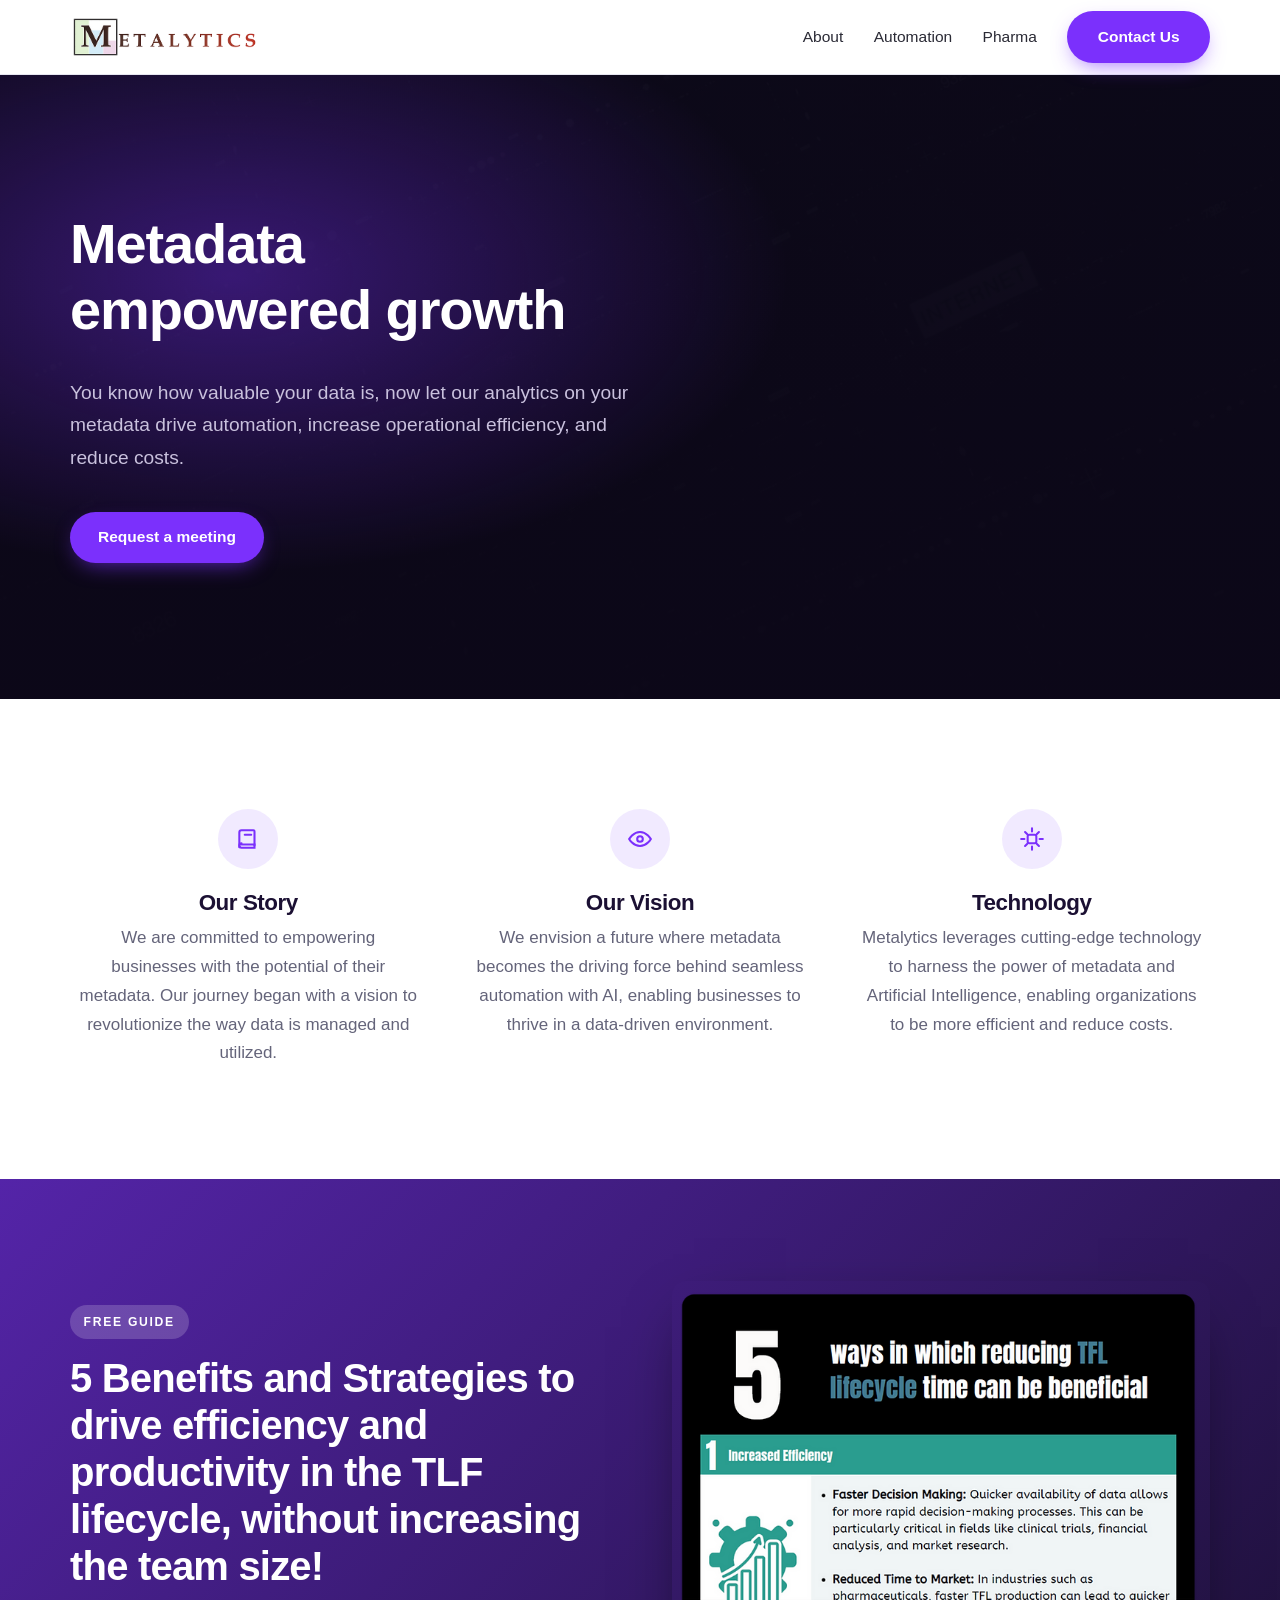
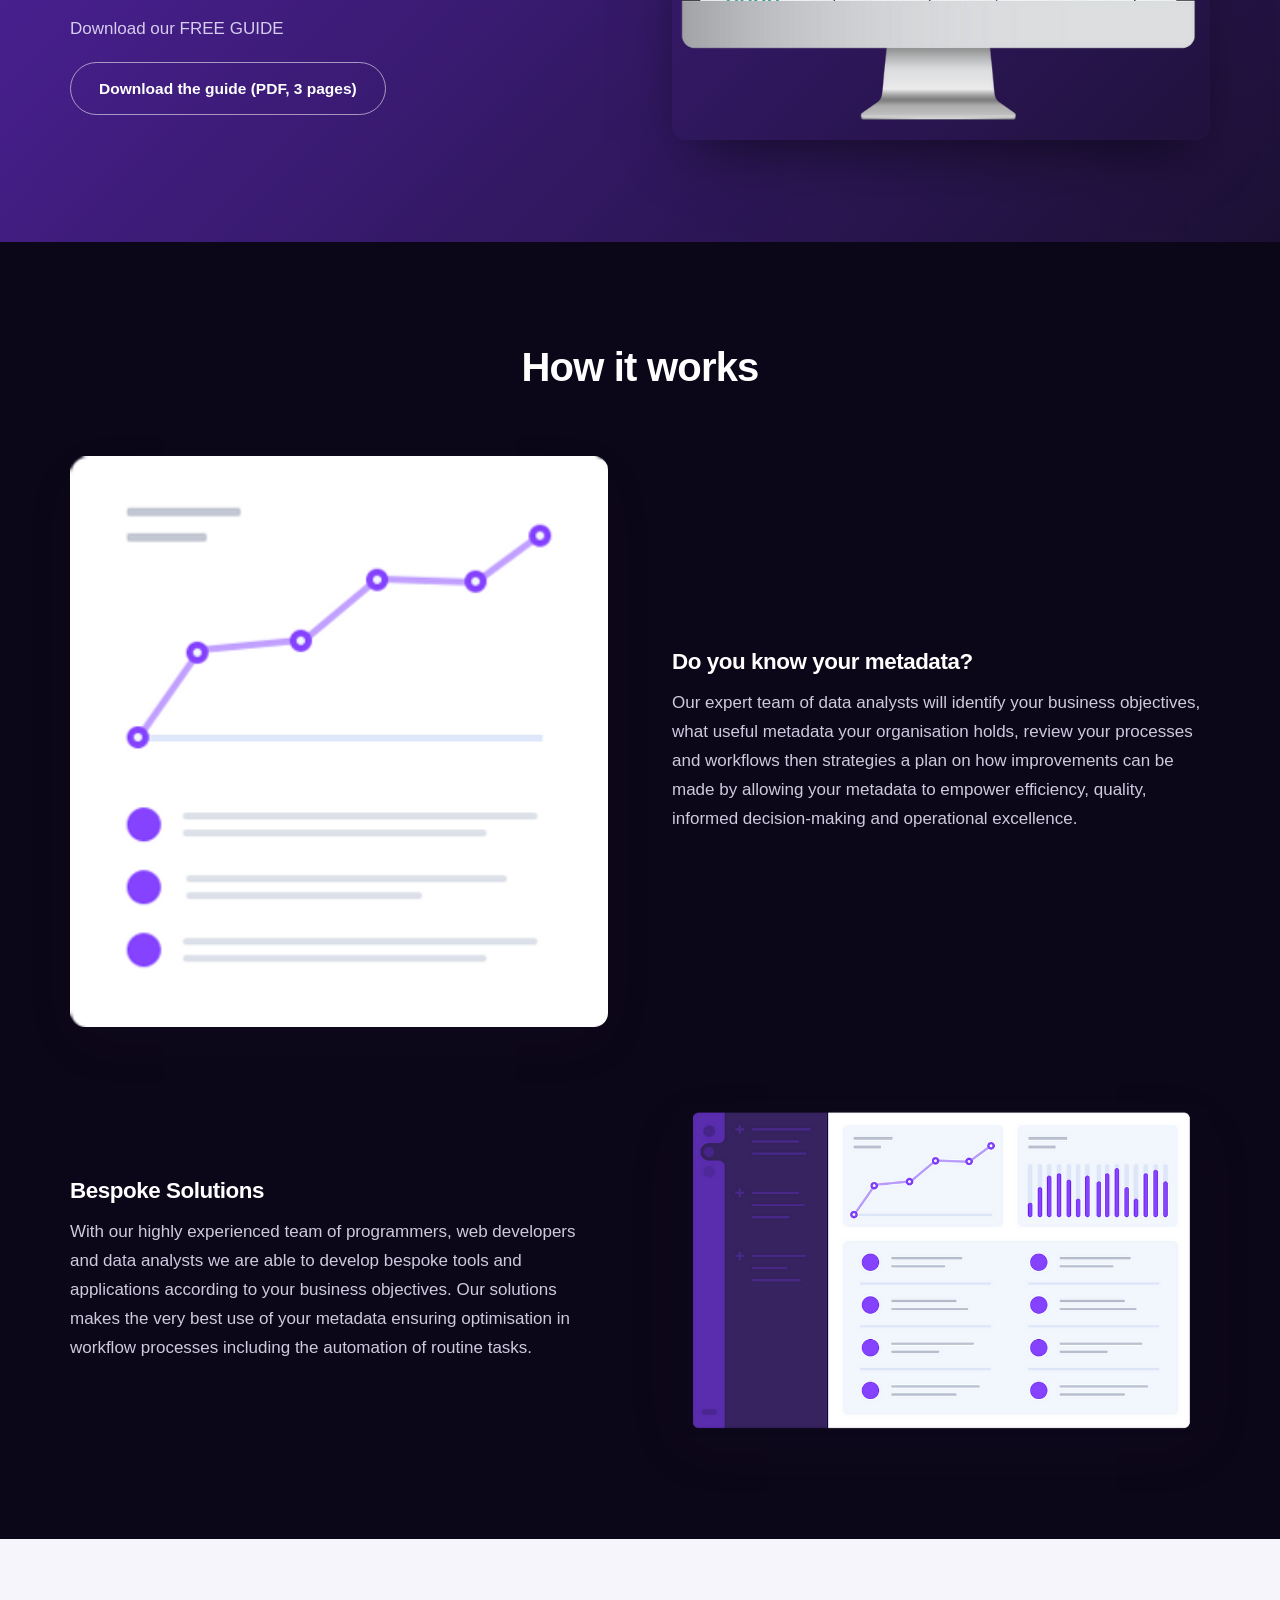
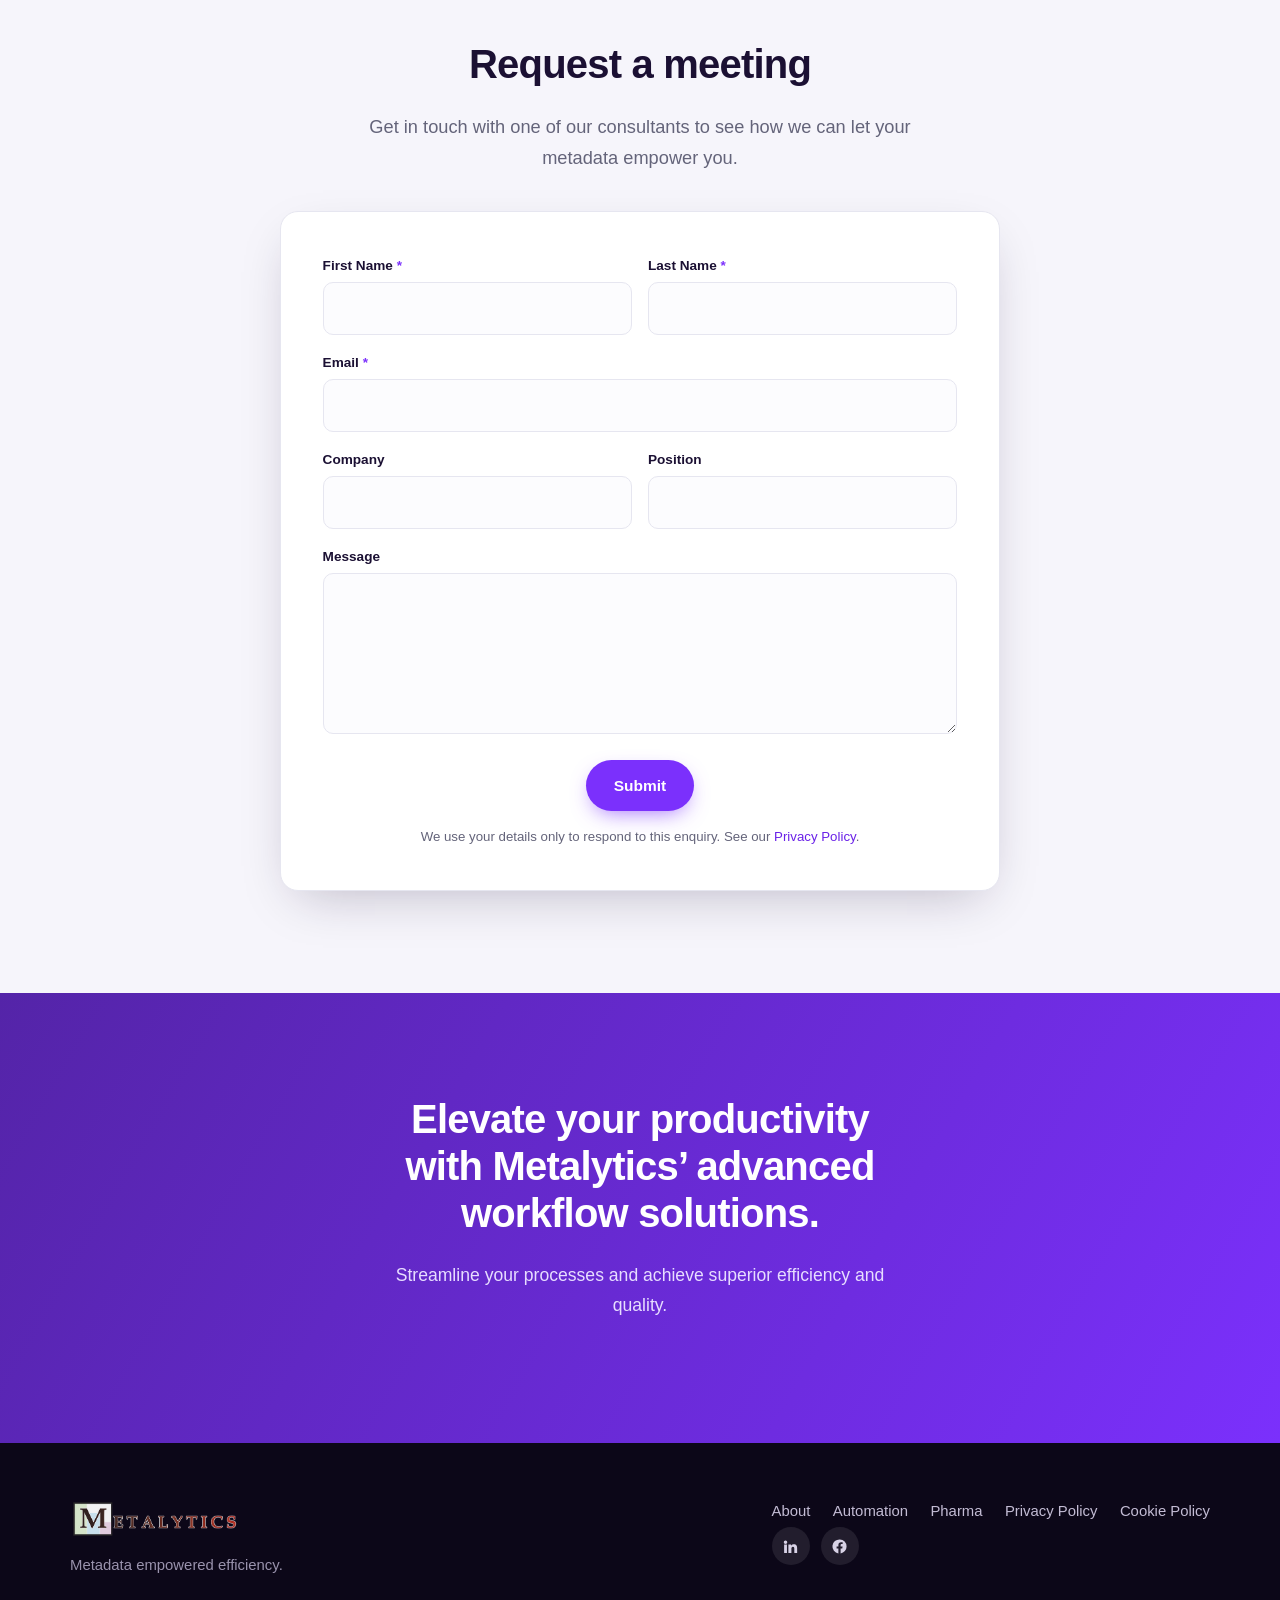
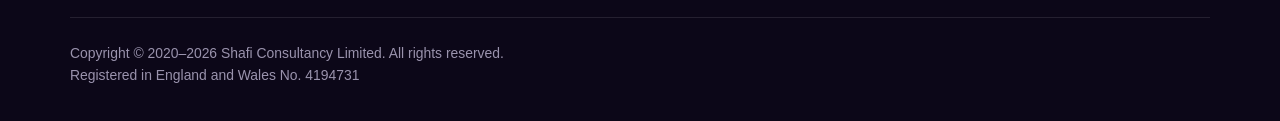
==== index.html @ ebe64b1e "Host the TLF lifecycle guide on the site The homepage Download button pointed at the PDF on the Wix " ====
<!DOCTYPE html>
<html lang="en-GB">
<head>
<meta charset="utf-8">
<meta name="viewport" content="width=device-width, initial-scale=1">
<title>Metalytics | Analytics</title>
<meta name="description" content="Metalytics uses analytics on your metadata to drive automation, increase operational efficiency and reduce costs.">
<link rel="canonical" href="https://www.metalytics.co.uk/">
<meta property="og:title" content="Metalytics | Analytics">
<meta property="og:description" content="Metalytics uses analytics on your metadata to drive automation, increase operational efficiency and reduce costs.">
<meta property="og:type" content="website">
<meta property="og:url" content="https://www.metalytics.co.uk/">
<meta property="og:site_name" content="Metalytics">
<meta name="twitter:card" content="summary_large_image">
<link rel="icon" href="/assets/img/favicon.png" type="image/png">
<link rel="apple-touch-icon" href="/assets/img/favicon.png">
<meta name="theme-color" content="#0c0718">
<link rel="preload" as="image" href="/assets/img/hero-circuit.jpg">
<link rel="stylesheet" href="/assets/css/site.css">
</head>
<body>
<a class="skip" href="#main">Skip to content</a>
<header class="site-header">
  <div class="wrap">
    <a class="brand" href="/"><img src="/assets/img/logo.png" alt="Metalytics" width="513" height="120"></a>
    <button class="nav-toggle" type="button" aria-expanded="false" aria-controls="primary-nav" aria-label="Menu">
      <svg width="26" height="26" viewBox="0 0 24 24" fill="none" stroke="currentColor" stroke-width="2" stroke-linecap="round"><path d="M3 6h18M3 12h18M3 18h18"/></svg>
    </button>
    <nav class="nav" id="primary-nav" aria-label="Main">
      <a href="/#about">About</a>
      <a href="/automation">Automation</a>
      <a href="/pharma">Pharma</a>
      <a class="btn btn--primary" href="#contact">Contact Us</a>
    </nav>
  </div>
</header>
<main id="main">

<section class="hero">
  <div class="wrap">
    <h1>Metadata empowered growth</h1>
    <p>You know how valuable your data is, now let our analytics on your metadata drive automation, increase operational efficiency, and reduce costs.</p>
    <a class="btn btn--primary" href="#contact">Request a meeting</a>
  </div>
</section>

<section class="section" id="about">
  <div class="wrap">
    <div class="grid grid--3">
      <div class="pillar"><div class="glyph"><svg width="26" height="26" viewBox="0 0 24 24" fill="none" stroke="currentColor" stroke-width="1.9" stroke-linecap="round"><path d="M4 19.5V6a2 2 0 0 1 2-2h11a1 1 0 0 1 1 1v13"/><path d="M6 17h12v3H6a2 2 0 0 1 0-4"/><path d="M9 8h6"/></svg></div><h3>Our Story</h3><p>We are committed to empowering businesses with the potential of their metadata. Our journey began with a vision to revolutionize the way data is managed and utilized.</p></div>
      <div class="pillar"><div class="glyph"><svg width="26" height="26" viewBox="0 0 24 24" fill="none" stroke="currentColor" stroke-width="1.9" stroke-linecap="round"><path d="M2 12s3.6-6.5 10-6.5S22 12 22 12s-3.6 6.5-10 6.5S2 12 2 12Z"/><circle cx="12" cy="12" r="2.6"/></svg></div><h3>Our Vision</h3><p>We envision a future where metadata becomes the driving force behind seamless automation with AI, enabling businesses to thrive in a data-driven environment.</p></div>
      <div class="pillar"><div class="glyph"><svg width="26" height="26" viewBox="0 0 24 24" fill="none" stroke="currentColor" stroke-width="1.9" stroke-linecap="round" stroke-linejoin="round"><rect x="8" y="8" width="8" height="8" rx="1.6"/><path d="M12 2v3M12 19v3M2 12h3M19 12h3M5.6 5.6l2.1 2.1M16.3 16.3l2.1 2.1M18.4 5.6l-2.1 2.1M7.7 16.3l-2.1 2.1"/></svg></div><h3>Technology</h3><p>Metalytics leverages cutting-edge technology to harness the power of metadata and Artificial Intelligence, enabling organizations to be more efficient and reduce costs.</p></div>
    </div>
  </div>
</section>

<section class="section guide">
  <div class="wrap">
    <div class="split">
      <div>
        <span class="eyebrow">Free guide</span>
        <h2>5 Benefits and Strategies to drive efficiency and productivity in the TLF lifecycle, without increasing the team size!</h2>
        <p>Download our FREE GUIDE</p>
        <a class="btn btn--ghost" href="/assets/docs/metalytics-tlf-lifecycle-guide.pdf" download>Download the guide (PDF, 3 pages)</a>
      </div>
      <div class="split__media"><img src="/assets/img/tlf-guide.png" alt="Preview of the TLF Process Guide" width="900" height="600" loading="lazy"></div>
    </div>
  </div>
</section>

<section class="section section--dark" id="how-it-works">
  <div class="wrap">
    <div class="center" style="margin-bottom:clamp(2.5rem,5vw,4rem)"><h2>How it works</h2></div>
    <div class="split">
      <div class="split__media"><img src="/assets/img/art-trend.png" alt="" width="800" height="600" loading="lazy"></div>
      <div>
        <h3>Do you know your metadata?</h3>
        <p>Our expert team of data analysts will identify your business objectives, what useful metadata your organisation holds, review your processes and workflows then strategies a plan on how improvements can be made by allowing your metadata to empower efficiency, quality, informed decision-making and operational excellence.</p>
      </div>
    </div>
    <div class="split split--flip">
      <div class="split__media"><img src="/assets/img/art-dashboard.png" alt="" width="800" height="600" loading="lazy"></div>
      <div>
        <h3>Bespoke Solutions</h3>
        <p>With our highly experienced team of programmers, web developers and data analysts we are able to develop bespoke tools and applications according to your business objectives. Our solutions makes the very best use of your metadata ensuring optimisation in workflow processes including the automation of routine tasks.</p>
      </div>
    </div>
  </div>
</section>

<section class="section section--soft" id="contact">
  <div class="wrap center">
    <h2>Request a meeting</h2>
    <p class="lede" style="margin-bottom:2.3rem">Get in touch with one of our consultants to see how we can let your metadata empower you.</p>
    <form class="form-card" action="/contact.php" method="post" data-ajax>
      <p class="form-msg" role="status" aria-live="polite"></p>
      <input type="hidden" name="form_name" value="meeting">
      <div class="hp" aria-hidden="true"><label>Leave this field empty<input type="text" name="website" tabindex="-1" autocomplete="off"></label></div>
      <div class="field-row">
        <div class="field"><label for="meeting-fn">First Name <span class="req">*</span></label><input id="meeting-fn" name="first_name" type="text" autocomplete="given-name" required></div>
        <div class="field"><label for="meeting-ln">Last Name <span class="req">*</span></label><input id="meeting-ln" name="last_name" type="text" autocomplete="family-name" required></div>
      </div>
      <div class="field"><label for="meeting-em">Email <span class="req">*</span></label><input id="meeting-em" name="email" type="email" autocomplete="email" required></div>
      <div class="field-row">
        <div class="field"><label for="meeting-co">Company</label><input id="meeting-co" name="company" type="text" autocomplete="organization"></div>
        <div class="field"><label for="meeting-po">Position</label><input id="meeting-po" name="position" type="text" autocomplete="organization-title"></div>
      </div>
      <div class="field"><label for="meeting-ms">Message</label><textarea id="meeting-ms" name="message" rows="5"></textarea></div>
      <div class="form-actions"><button class="btn btn--primary" type="submit">Submit</button></div>
      <p class="form-note">We use your details only to respond to this enquiry. See our <a href="/privacy-policy">Privacy Policy</a>.</p>
    </form>
  </div>
</section>
<section class="section closer">
  <div class="wrap">
    <h2>Elevate your productivity with Metalytics&rsquo; advanced workflow solutions.</h2>
    <p>Streamline your processes and achieve superior efficiency and quality.</p>
  </div>
</section>
</main>
<footer class="site-footer">
  <div class="wrap">
    <div class="footer-top">
      <div>
        <img src="/assets/img/logo.png" alt="Metalytics" width="513" height="120">
        <p style="margin:0;max-width:34ch">Metadata empowered efficiency.</p>
      </div>
      <div>
        <ul class="footer-links">
          <li><a href="/#about">About</a></li>
          <li><a href="/automation">Automation</a></li>
          <li><a href="/pharma">Pharma</a></li>
          <li><a href="/privacy-policy">Privacy Policy</a></li>
          <li><a href="/cookie-policy">Cookie Policy</a></li>
        </ul>
        <div class="social">
          <a href="https://www.linkedin.com/company/metalytics" aria-label="Metalytics on LinkedIn" rel="noopener"><svg width="17" height="17" viewBox="0 0 24 24" fill="currentColor" aria-hidden="true"><path d="M4.98 3.5a2.5 2.5 0 1 1 0 5 2.5 2.5 0 0 1 0-5ZM3 9h4v12H3zM9 9h3.8v1.7h.05c.53-.95 1.83-1.95 3.76-1.95 4.02 0 4.76 2.5 4.76 5.76V21h-4v-5.6c0-1.34-.03-3.06-1.9-3.06-1.9 0-2.19 1.45-2.19 2.96V21H9z"/></svg></a>
          <a href="https://www.facebook.com/metalytics.application" aria-label="Metalytics on Facebook" rel="noopener"><svg width="17" height="17" viewBox="0 0 24 24" fill="currentColor" aria-hidden="true"><path d="M22 12a10 10 0 1 0-11.56 9.88v-6.99H7.9V12h2.54V9.8c0-2.5 1.49-3.89 3.77-3.89 1.1 0 2.24.2 2.24.2v2.46h-1.26c-1.24 0-1.63.77-1.63 1.56V12h2.78l-.45 2.89h-2.33v6.99A10 10 0 0 0 22 12Z"/></svg></a>
        </div>
      </div>
    </div>
    <div class="footer-bottom">
      Copyright &copy; 2020&ndash;<span data-year>2026</span> Shafi Consultancy Limited. All rights reserved.<br>
      Registered in England and Wales No. 4194731
    </div>
  </div>
</footer>
<script src="/assets/js/site.js" defer></script>
</body>
</html>
---- assets/css/site.css ----
/* Metalytics — site styles
   Rebuilt from the Wix original, Nov 2026. No external dependencies. */

:root{
  --violet:#7b30fc;
  --violet-600:#6a21e8;
  --violet-deep:#5424a8;
  --ink:#1b1033;
  --ink-900:#0c0718;
  --text:#2a2a35;
  --muted:#64647a;
  --line:#e6e6f0;
  --bg-soft:#f6f5fb;
  --white:#fff;
  --radius:14px;
  --shadow:0 18px 50px -18px rgba(27,16,51,.28);
  --font:-apple-system,BlinkMacSystemFont,"Segoe UI",Roboto,"Helvetica Neue",Arial,"Noto Sans",sans-serif;
  --wrap:1140px;
}

*,*::before,*::after{box-sizing:border-box}
html{-webkit-text-size-adjust:100%;scroll-behavior:smooth}
body{
  margin:0;font-family:var(--font);color:var(--text);background:var(--white);
  font-size:17px;line-height:1.7;-webkit-font-smoothing:antialiased;
}
img{max-width:100%;height:auto;display:block}
a{color:var(--violet-600);text-decoration:none}
a:hover{text-decoration:underline}
h1,h2,h3,h4{margin:0 0 .6em;line-height:1.18;color:var(--ink);font-weight:700;letter-spacing:-.02em}
h1{font-size:clamp(2.1rem,5.2vw,3.5rem)}
h2{font-size:clamp(1.65rem,3.6vw,2.5rem)}
h3{font-size:clamp(1.15rem,2vw,1.4rem)}
p{margin:0 0 1.1em}
.wrap{width:min(100% - 2.5rem,var(--wrap));margin-inline:auto}
.section{padding:clamp(3.5rem,8vw,6.5rem) 0}
.section--soft{background:var(--bg-soft)}
.section--dark{background:var(--ink-900);color:#cfc9dd}
.section--dark h2,.section--dark h3{color:#fff}
.center{text-align:center}
.lede{font-size:1.14rem;color:var(--muted);max-width:60ch}
.center .lede{margin-inline:auto}
.section--dark .lede{color:#a79fbd}

/* ---------- skip link + focus ---------- */
.skip{position:absolute;left:-9999px;top:0;background:var(--violet);color:#fff;padding:.7rem 1.1rem;z-index:200}
.skip:focus{left:.5rem;top:.5rem}
:focus-visible{outline:3px solid var(--violet);outline-offset:2px;border-radius:4px}

/* ---------- header ---------- */
.site-header{
  position:sticky;top:0;z-index:100;background:rgba(255,255,255,.94);
  backdrop-filter:saturate(140%) blur(10px);border-bottom:1px solid var(--line);
}
.site-header .wrap{display:flex;align-items:center;gap:1.5rem;min-height:74px}
.brand{display:flex;align-items:center;flex:0 1 auto;min-width:0}
.brand img{width:190px}
.nav{margin-left:auto;display:flex;align-items:center;gap:1.9rem;flex:0 0 auto}
.nav a{color:var(--text);font-size:.97rem;font-weight:500;text-decoration:none;position:relative;padding:.3rem 0}
.nav a:hover{color:var(--violet-600)}
.nav a[aria-current="page"]{color:var(--violet-600)}
/* the .nav a rules above are more specific than .btn — restore the button */
.nav .btn{padding:.8rem 1.9rem;color:#fff;font-weight:600}
.nav .btn:hover,.nav .btn:focus{color:#fff;text-decoration:none}
.nav a[aria-current="page"]::after{
  content:"";position:absolute;left:0;right:0;bottom:-2px;height:2px;background:var(--violet);border-radius:2px;
}
.nav-toggle{display:none;margin-left:auto;background:none;border:0;padding:.55rem;cursor:pointer;color:var(--ink)}
.nav-toggle svg{display:block}

/* ---------- buttons ---------- */
.btn{
  display:inline-block;border:0;cursor:pointer;font:inherit;font-weight:600;font-size:.97rem;
  white-space:nowrap;flex:0 0 auto;
  padding:.78rem 1.75rem;border-radius:999px;text-decoration:none;text-align:center;
  transition:transform .15s ease,box-shadow .15s ease,background-color .15s ease;
}
.btn:hover{text-decoration:none;transform:translateY(-1px)}
.btn--primary{background:var(--violet);color:#fff;box-shadow:0 8px 22px -8px rgba(123,48,252,.75)}
.btn--primary:hover{background:var(--violet-600);color:#fff}
.btn--ghost{background:transparent;color:#fff;border:1.5px solid rgba(255,255,255,.55)}
.btn--ghost:hover{background:rgba(255,255,255,.12);color:#fff}
.btn--dark{background:var(--ink);color:#fff}
.btn--dark:hover{background:#2a1a4d;color:#fff}

/* ---------- hero ---------- */
.hero{position:relative;background:var(--ink-900);color:#fff;overflow:hidden;isolation:isolate}
.hero::before{
  content:"";position:absolute;inset:0;z-index:-2;
  background:url("../img/hero-circuit.jpg") center/cover no-repeat;opacity:.5;
}
.hero::after{
  content:"";position:absolute;inset:0;z-index:-1;
  background:radial-gradient(900px 480px at 18% 32%,rgba(123,48,252,.4),transparent 62%),
             linear-gradient(180deg,rgba(12,7,24,.78),rgba(12,7,24,.95));
}
.hero .wrap{padding:clamp(4.5rem,11vw,8.5rem) 0}
.hero h1{color:#fff;max-width:17ch}
.hero p{font-size:1.2rem;color:#c9c1dd;max-width:56ch}
.hero .btn{margin-top:1rem}
.hero--inner .wrap{padding:clamp(3.5rem,8vw,6rem) 0}
.hero--inner h1{max-width:22ch}

/* ---------- generic grids ---------- */
.grid{display:grid;gap:2.2rem}
.grid--3{grid-template-columns:repeat(auto-fit,minmax(255px,1fr))}
.grid--2{grid-template-columns:repeat(auto-fit,minmax(300px,1fr))}
.pillar{text-align:center;padding:.5rem}
.pillar .glyph{
  width:60px;height:60px;margin:0 auto 1.3rem;display:grid;place-items:center;
  border-radius:50%;background:rgba(123,48,252,.1);color:var(--violet);
}
.section--dark .pillar .glyph{background:rgba(123,48,252,.2)}
.pillar h3{margin-bottom:.45rem}
.pillar p{color:var(--muted);margin:0}
.section--dark .pillar p{color:#a79fbd}

/* ---------- split rows ---------- */
.split{display:grid;grid-template-columns:1fr 1fr;gap:clamp(2rem,5vw,4.5rem);align-items:center}
.split + .split{margin-top:clamp(3rem,6vw,5rem)}
.split__media img{border-radius:var(--radius);box-shadow:var(--shadow)}
.split--flip .split__media{order:2}
.split p:last-child{margin-bottom:0}

/* ---------- guide band ---------- */
.guide{background:linear-gradient(135deg,var(--violet-deep),var(--ink));color:#fff}
.guide h2{color:#fff}
.guide p{color:#d6cdf0}
.guide .split__media img{box-shadow:0 24px 60px -22px rgba(0,0,0,.65)}
.eyebrow{
  display:inline-block;font-size:.76rem;font-weight:700;letter-spacing:.14em;text-transform:uppercase;
  color:var(--violet);background:rgba(123,48,252,.12);padding:.4rem .85rem;border-radius:999px;margin-bottom:1rem;
}
.guide .eyebrow{color:#fff;background:rgba(255,255,255,.18)}
.section--dark .eyebrow{background:rgba(123,48,252,.22)}

/* ---------- benefit list ---------- */
.benefits{list-style:none;margin:0;padding:0;display:grid;gap:1rem}
.benefits li{position:relative;padding-left:2.4rem;color:var(--muted)}
.benefits li::before{
  content:"";position:absolute;left:0;top:.42em;width:18px;height:18px;border-radius:50%;
  background:var(--violet) url("data:image/svg+xml,%3Csvg xmlns='http://www.w3.org/2000/svg' viewBox='0 0 24 24' fill='none' stroke='white' stroke-width='3.4' stroke-linecap='round' stroke-linejoin='round'%3E%3Cpolyline points='20 6 9 17 4 12'/%3E%3C/svg%3E") center/11px no-repeat;
}
.section--dark .benefits li{color:#b9b1cc}

/* ---------- feature cards ---------- */
.cards{display:grid;gap:1.6rem;grid-template-columns:repeat(auto-fit,minmax(290px,1fr))}
.card{
  background:#fff;border:1px solid var(--line);border-radius:var(--radius);overflow:hidden;
  transition:transform .18s ease,box-shadow .18s ease;
}
.card:hover{transform:translateY(-3px);box-shadow:var(--shadow)}
.card img{border-bottom:1px solid var(--line);width:100%}
.card__body{padding:1.1rem 1.25rem 1.35rem}
.card__body p{margin:0;font-size:.97rem;color:var(--muted)}

/* ---------- form ---------- */
.form-card{
  background:#fff;border:1px solid var(--line);border-radius:18px;padding:clamp(1.6rem,4vw,2.6rem);
  box-shadow:var(--shadow);max-width:720px;margin-inline:auto;
}
.field-row{display:grid;grid-template-columns:1fr 1fr;gap:1rem}
.field{margin-bottom:1rem;text-align:left}
.field label{display:block;font-size:.85rem;font-weight:600;color:var(--ink);margin-bottom:.35rem}
.field input,.field textarea{
  width:100%;font:inherit;font-size:1rem;color:var(--text);padding:.72rem .9rem;
  border:1.5px solid var(--line);border-radius:10px;background:#fcfcfe;transition:border-color .15s,box-shadow .15s;
}
.field input:focus,.field textarea:focus{
  outline:0;border-color:var(--violet);box-shadow:0 0 0 3px rgba(123,48,252,.16);background:#fff;
}
.field textarea{min-height:120px;resize:vertical}
.req{color:var(--violet)}
.hp{position:absolute;left:-9999px;width:1px;height:1px;overflow:hidden}
.form-actions{margin-top:.5rem}
.form-note{font-size:.83rem;color:var(--muted);margin:.9rem 0 0}
.form-msg{margin:0 0 1.2rem;padding:.9rem 1.1rem;border-radius:10px;font-size:.95rem;display:none}
.form-msg.is-ok{display:block;background:#e9f9ef;border:1px solid #b6e6c8;color:#1d6c3c}
.form-msg.is-err{display:block;background:#fdecec;border:1px solid #f3c2c2;color:#9b2222}

/* ---------- closing band ---------- */
.closer{background:linear-gradient(120deg,var(--violet-deep),var(--violet));color:#fff;text-align:center}
.closer h2{color:#fff;max-width:22ch;margin-inline:auto}
.closer p{color:#e7ddff;font-size:1.1rem;max-width:52ch;margin-inline:auto}

/* ---------- prose (policy pages) ---------- */
.prose{max-width:76ch}
.prose h2{font-size:1.4rem;margin-top:2.4rem}
.prose h2:first-of-type{margin-top:0}
.prose p{color:#3a3a47}
.prose .updated{font-size:.9rem;color:var(--muted);border-top:1px solid var(--line);padding-top:1.2rem;margin-top:2.5rem}

/* ---------- footer ---------- */
.site-footer{background:var(--ink-900);color:#9a93ad;padding:3.5rem 0 2.2rem;font-size:.93rem}
.footer-top{display:flex;flex-wrap:wrap;gap:2rem;align-items:flex-start;justify-content:space-between}
.site-footer img{width:170px;opacity:.95;margin-bottom:.9rem}
.footer-links{display:flex;flex-wrap:wrap;gap:1.4rem;list-style:none;margin:0;padding:0}
.site-footer a{color:#c3bcd4}
.site-footer a:hover{color:#fff}
.social{display:flex;gap:.7rem;margin-top:.2rem}
.social a{
  width:38px;height:38px;border-radius:50%;background:rgba(255,255,255,.09);
  display:grid;place-items:center;color:#d8d2e6;transition:background-color .15s,color .15s;
}
.social a:hover{background:var(--violet);color:#fff}
.footer-bottom{border-top:1px solid rgba(255,255,255,.1);margin-top:2.4rem;padding-top:1.5rem;font-size:.87rem;line-height:1.6}

/* ---------- responsive ---------- */
@media (max-width:860px){
  .split,.split--flip .split__media{grid-template-columns:1fr;order:0}
  .split__media{order:0}
}
@media (max-width:760px){
  .nav-toggle{display:block}
  .nav{
    position:absolute;top:100%;left:0;right:0;flex-direction:column;align-items:stretch;gap:0;
    background:#fff;border-bottom:1px solid var(--line);padding:.5rem 1.25rem 1.25rem;
    box-shadow:0 18px 30px -20px rgba(27,16,51,.4);display:none;
  }
  .nav.is-open{display:flex}
  .nav a{padding:.8rem 0;border-bottom:1px solid var(--line)}
  .nav a[aria-current="page"]::after{display:none}
  .nav .btn{margin-top:.9rem;border-bottom:0}
  .field-row{grid-template-columns:1fr}
  body{font-size:16px}
}
@media (prefers-reduced-motion:reduce){
  *{animation-duration:.01ms!important;transition-duration:.01ms!important;scroll-behavior:auto!important}
}

/* ---------- feature carousel ---------- */
.carousel{max-width:900px;margin-inline:auto}
.carousel__stage{display:flex;align-items:center;gap:.6rem}
.carousel__viewport{
  position:relative;flex:1 1 auto;min-width:0;border-radius:var(--radius);
  background:#fff;border:1px solid var(--line);box-shadow:var(--shadow);overflow:hidden;
}
.carousel__track{list-style:none;margin:0;padding:0}
.carousel__slide{margin:0}
.carousel__slide img{width:100%;height:auto}

/* no JavaScript: every panel simply stacks and stays readable */
.carousel__slide + .carousel__slide{margin-top:1.4rem}
.carousel__arrow,.carousel__dots,.carousel__caption{display:none}

/* JavaScript on: one panel at a time */
.carousel.is-ready .carousel__slide + .carousel__slide{margin-top:0}
.carousel.is-ready .carousel__viewport{aspect-ratio:828/520}
.carousel.is-ready .carousel__track{position:absolute;inset:0}
.carousel.is-ready .carousel__slide{
  position:absolute;inset:0;display:grid;place-items:center;padding:.6rem;
  opacity:0;visibility:hidden;transform:translateX(18px) scale(.985);
  transition:opacity .45s ease,transform .45s ease,visibility 0s linear .45s;
}
.carousel.is-ready .carousel__slide.is-active{
  opacity:1;visibility:visible;transform:none;transition-delay:0s;z-index:1;
}
.carousel.is-ready .carousel__slide.is-leaving{transform:translateX(-18px) scale(.985)}

.carousel.is-ready .carousel__arrow{
  display:grid;place-items:center;flex:0 0 auto;width:44px;height:44px;padding:0;
  border:1px solid var(--line);border-radius:50%;background:#fff;color:var(--ink);
  cursor:pointer;transition:background-color .15s,color .15s,border-color .15s,transform .15s;
}
.carousel.is-ready .carousel__arrow:hover{background:var(--violet);border-color:var(--violet);color:#fff;transform:scale(1.06)}
.carousel__arrow--next svg{transform:rotate(180deg)}

.carousel.is-ready .carousel__caption{
  display:flex;align-items:baseline;justify-content:center;gap:.7rem;
  margin:1.2rem 0 .9rem;font-size:1rem;
}
.carousel__count{font-variant-numeric:tabular-nums;font-size:.85rem;color:var(--muted)}
.carousel__title{font-weight:700;color:var(--ink)}

.carousel.is-ready .carousel__dots{display:flex;justify-content:center;gap:.55rem}
.carousel__dot{
  width:9px;height:9px;padding:0;border:0;border-radius:50%;cursor:pointer;
  background:#c9c4d8;transition:background-color .2s,transform .2s,width .2s;
}
.carousel__dot:hover{background:var(--violet-deep)}
.carousel__dot[aria-selected="true"]{background:var(--violet);width:26px;border-radius:999px}

@media (max-width:620px){
  .carousel.is-ready .carousel__arrow{width:38px;height:38px}
  .carousel__stage{gap:.3rem}
}
@media (prefers-reduced-motion:reduce){
  .carousel.is-ready .carousel__slide{transform:none!important}
}
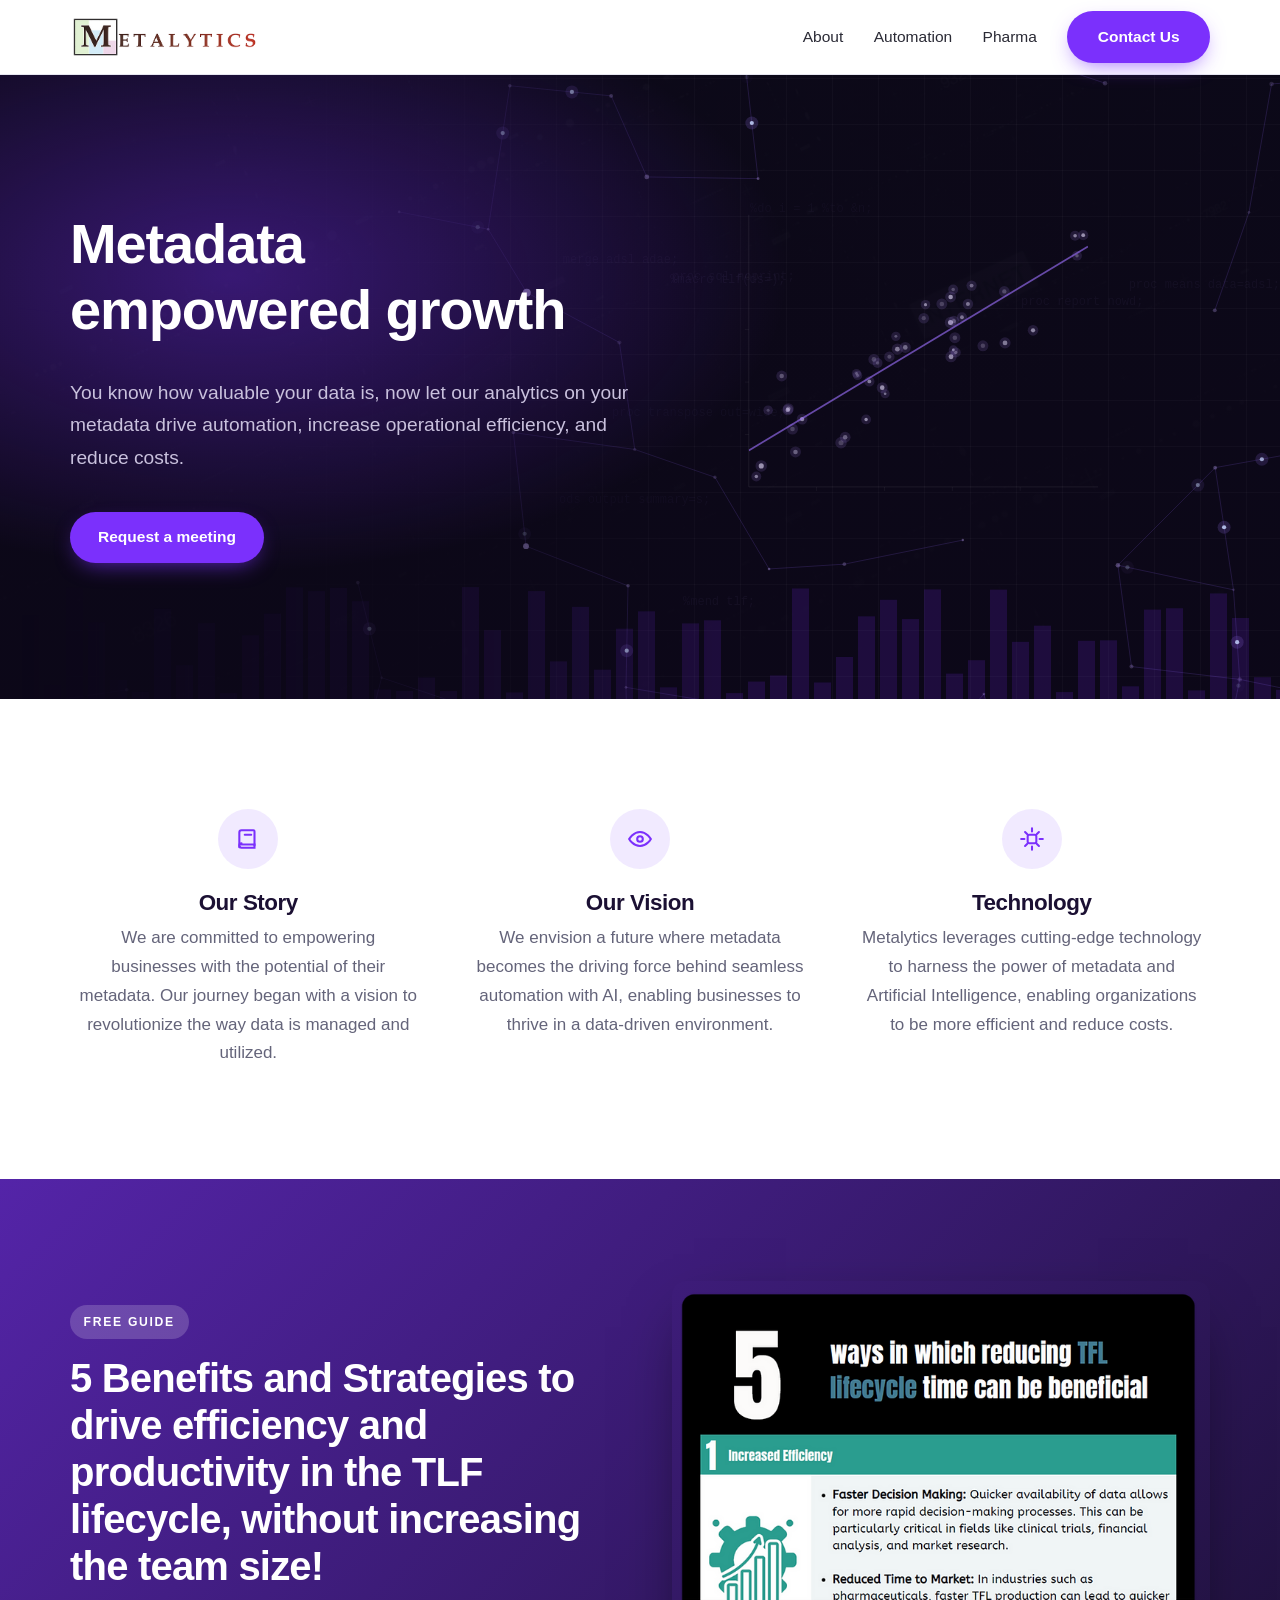
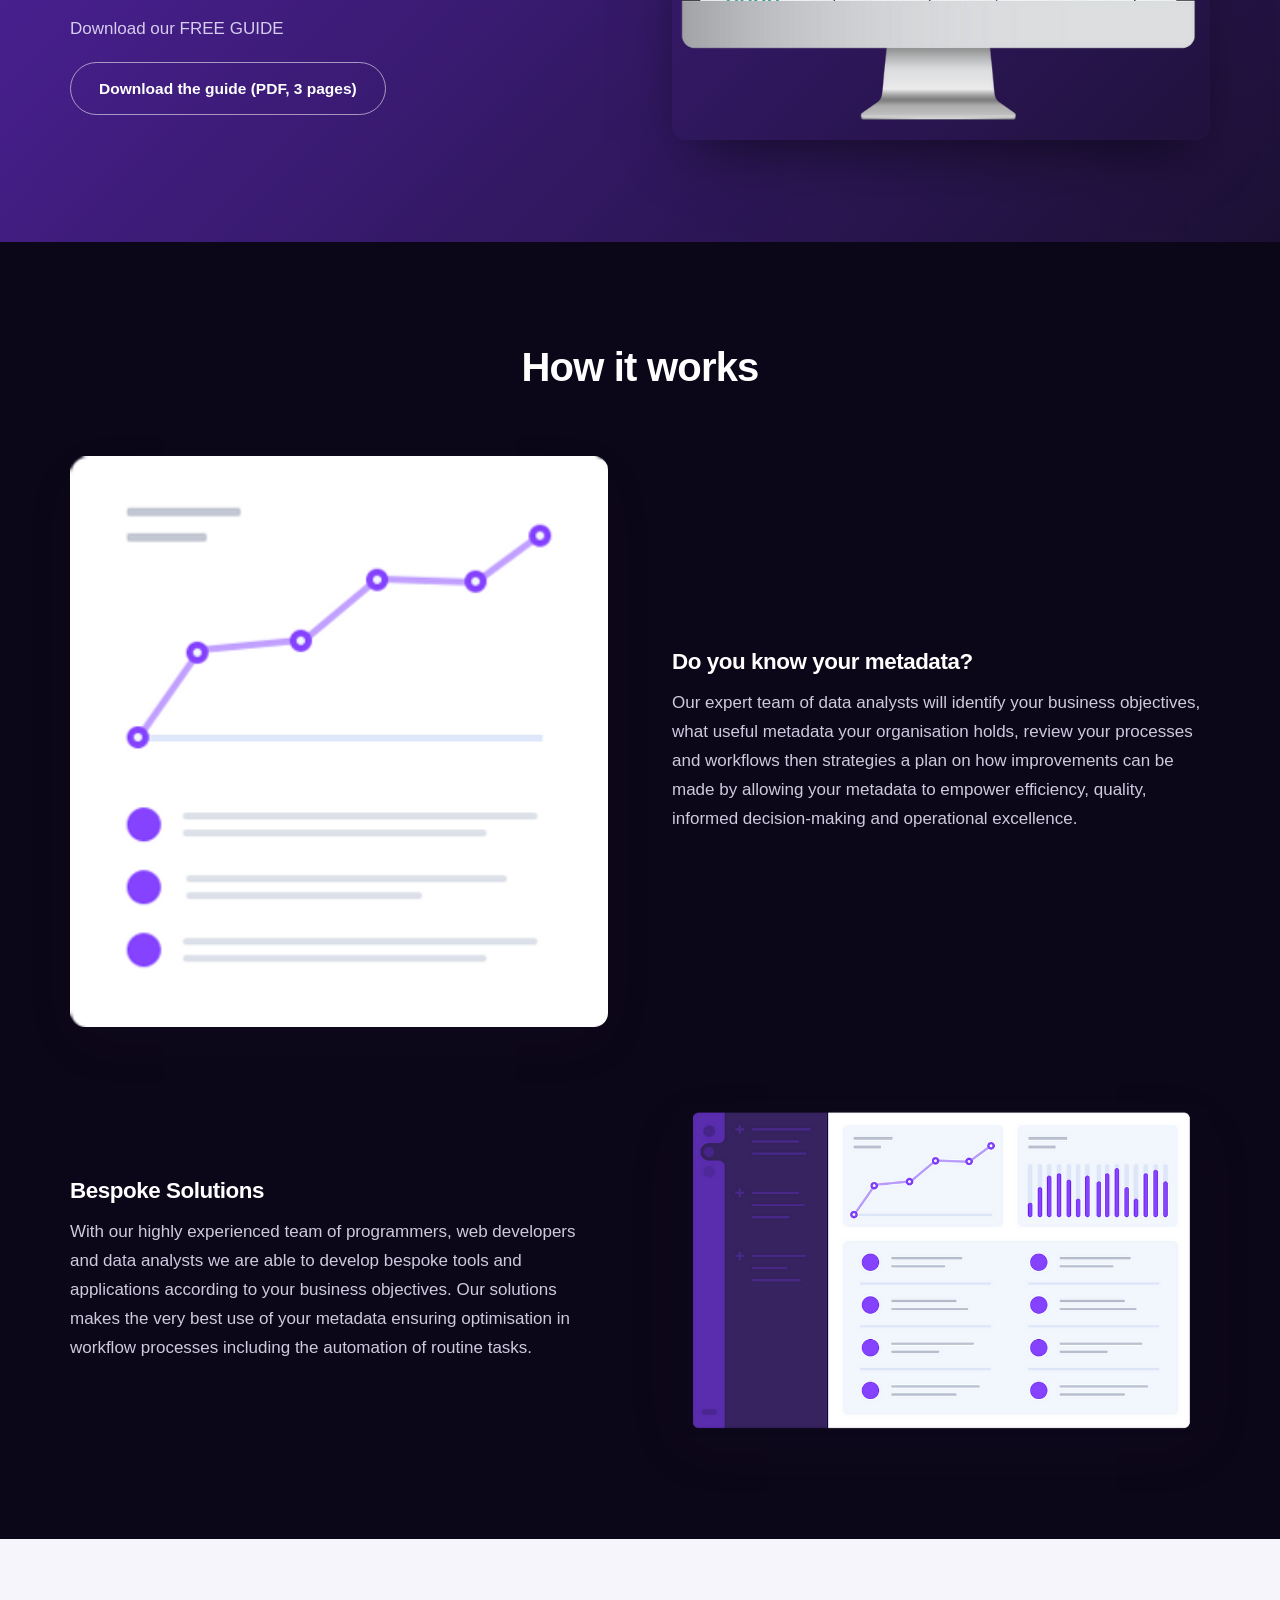
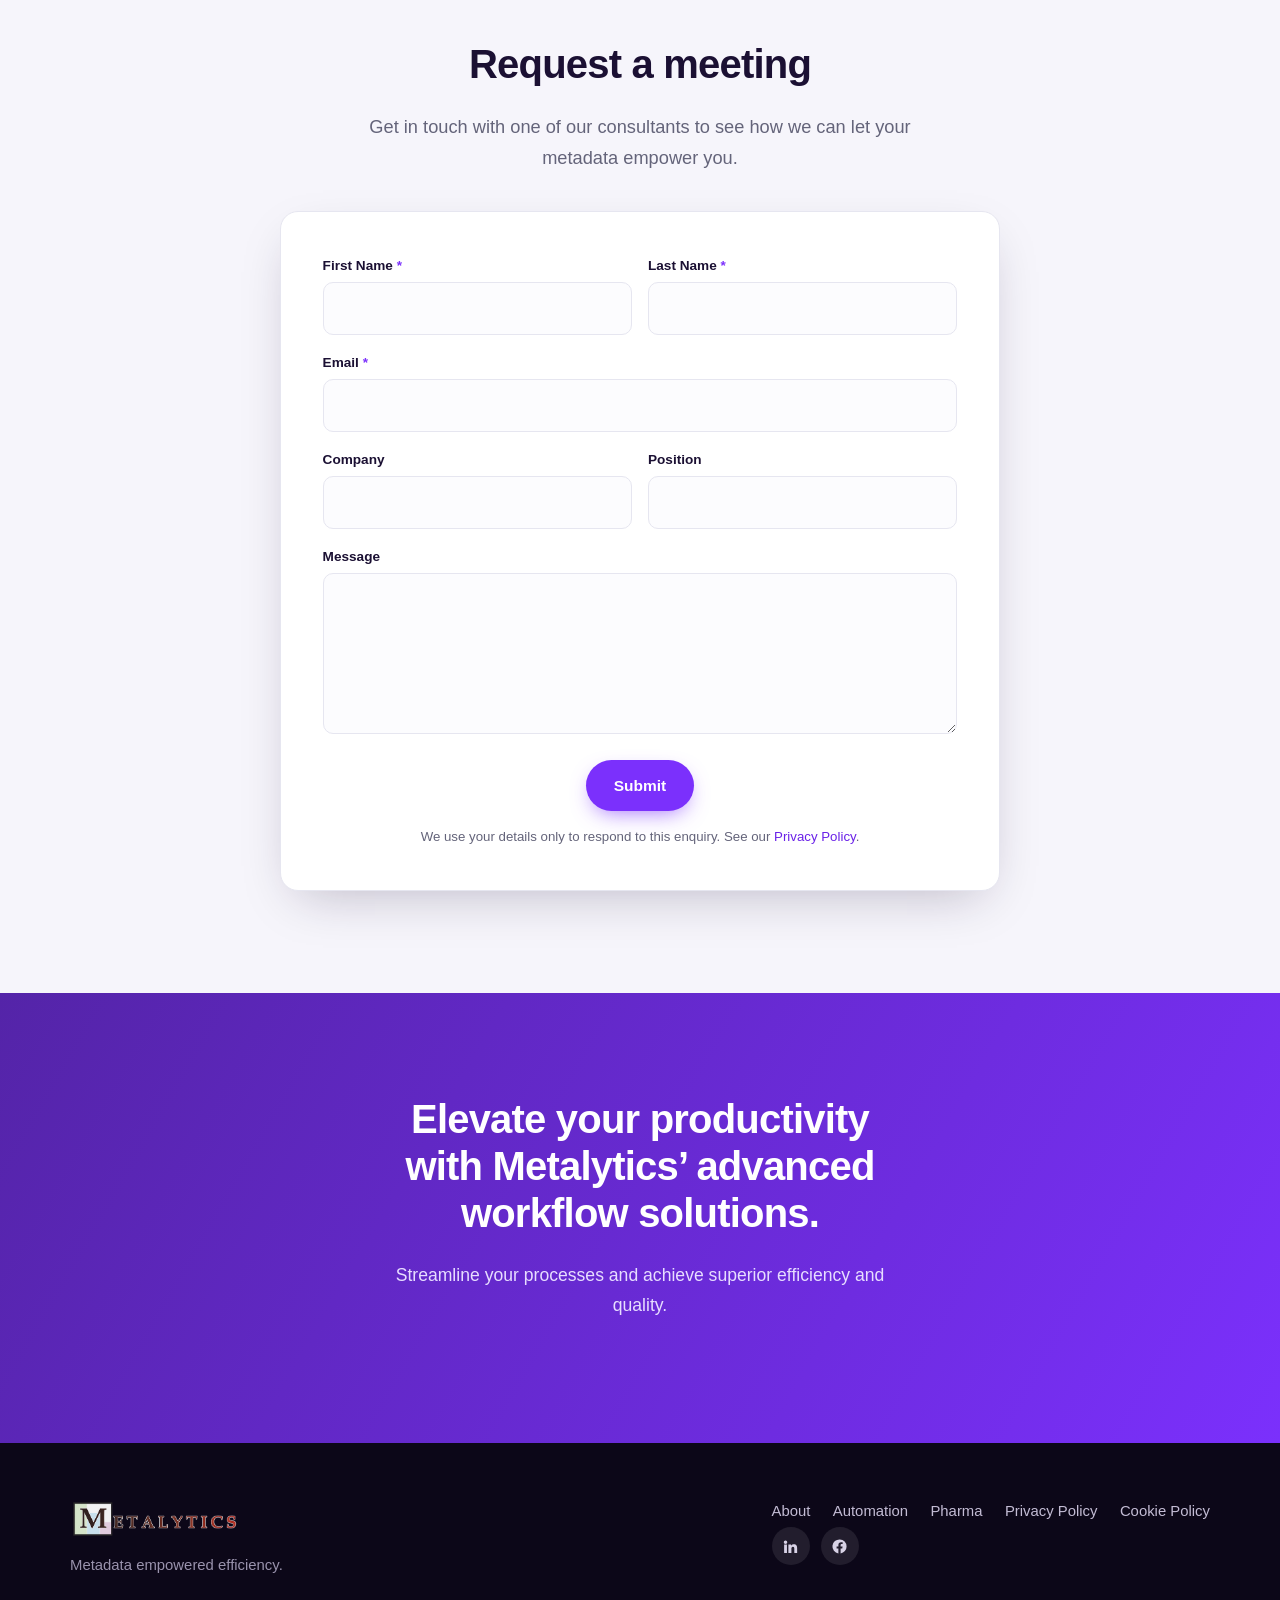
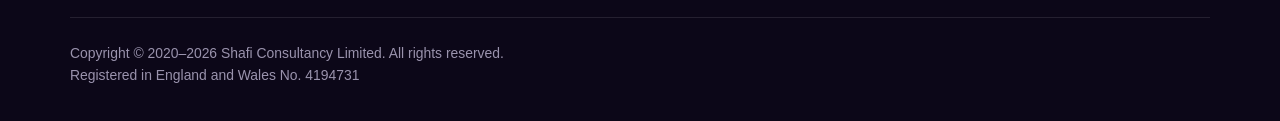
==== commit b8b0a660: "Add an animated background to the hero The Wix original had a moving hero background; the rebuild ca" ====
--- a/index.html
+++ b/index.html
@@ -16,7 +16,7 @@
 <link rel="apple-touch-icon" href="/assets/img/favicon.png">
 <meta name="theme-color" content="#0c0718">
 <link rel="preload" as="image" href="/assets/img/hero-circuit.jpg">
-<link rel="stylesheet" href="/assets/css/site.css">
+<link rel="stylesheet" href="/assets/css/site.css?v=ee1c67f1">
 </head>
 <body>
 <a class="skip" href="#main">Skip to content</a>
@@ -27,7 +27,7 @@
       <svg width="26" height="26" viewBox="0 0 24 24" fill="none" stroke="currentColor" stroke-width="2" stroke-linecap="round"><path d="M3 6h18M3 12h18M3 18h18"/></svg>
     </button>
     <nav class="nav" id="primary-nav" aria-label="Main">
-      <a href="/#about">About</a>
+      <a href="/about">About</a>
       <a href="/automation">Automation</a>
       <a href="/pharma">Pharma</a>
       <a class="btn btn--primary" href="#contact">Contact Us</a>
@@ -127,7 +127,7 @@
       </div>
       <div>
         <ul class="footer-links">
-          <li><a href="/#about">About</a></li>
+          <li><a href="/about">About</a></li>
           <li><a href="/automation">Automation</a></li>
           <li><a href="/pharma">Pharma</a></li>
           <li><a href="/privacy-policy">Privacy Policy</a></li>
@@ -145,6 +145,7 @@
     </div>
   </div>
 </footer>
-<script src="/assets/js/site.js" defer></script>
+<script src="/assets/js/hero-bg.js?v=5e9f38bd" defer></script>
+<script src="/assets/js/site.js?v=10be9dd9" defer></script>
 </body>
 </html>
--- a/assets/css/site.css
+++ b/assets/css/site.css
@@ -94,7 +94,12 @@
   background:radial-gradient(900px 480px at 18% 32%,rgba(123,48,252,.4),transparent 62%),
              linear-gradient(180deg,rgba(12,7,24,.78),rgba(12,7,24,.95));
 }
-.hero .wrap{padding:clamp(4.5rem,11vw,8.5rem) 0}
+/* animated canvas: sits above the gradient, below the copy */
+.hero__bg{
+  position:absolute;inset:0;z-index:0;display:block;width:100%;height:100%;
+  pointer-events:none;
+}
+.hero .wrap{position:relative;z-index:1;padding:clamp(4.5rem,11vw,8.5rem) 0}
 .hero h1{color:#fff;max-width:17ch}
 .hero p{font-size:1.2rem;color:#c9c1dd;max-width:56ch}
 .hero .btn{margin-top:1rem}
@@ -287,3 +292,16 @@
 @media (prefers-reduced-motion:reduce){
   .carousel.is-ready .carousel__slide{transform:none!important}
 }
+
+/* ---------- about: capability cards + offices ---------- */
+.caps{display:grid;gap:1.4rem;grid-template-columns:repeat(auto-fit,minmax(280px,1fr))}
+.cap{
+  background:#fff;border:1px solid var(--line);border-left:3px solid var(--violet);
+  border-radius:12px;padding:1.3rem 1.4rem;transition:transform .18s ease,box-shadow .18s ease;
+}
+.cap:hover{transform:translateY(-3px);box-shadow:var(--shadow)}
+.cap h3{font-size:1.08rem;margin-bottom:.4rem}
+.cap h3 a{color:var(--ink);text-decoration:none}
+.cap h3 a:hover{color:var(--violet-600);text-decoration:underline}
+.cap p{margin:0;font-size:.95rem;color:var(--muted)}
+
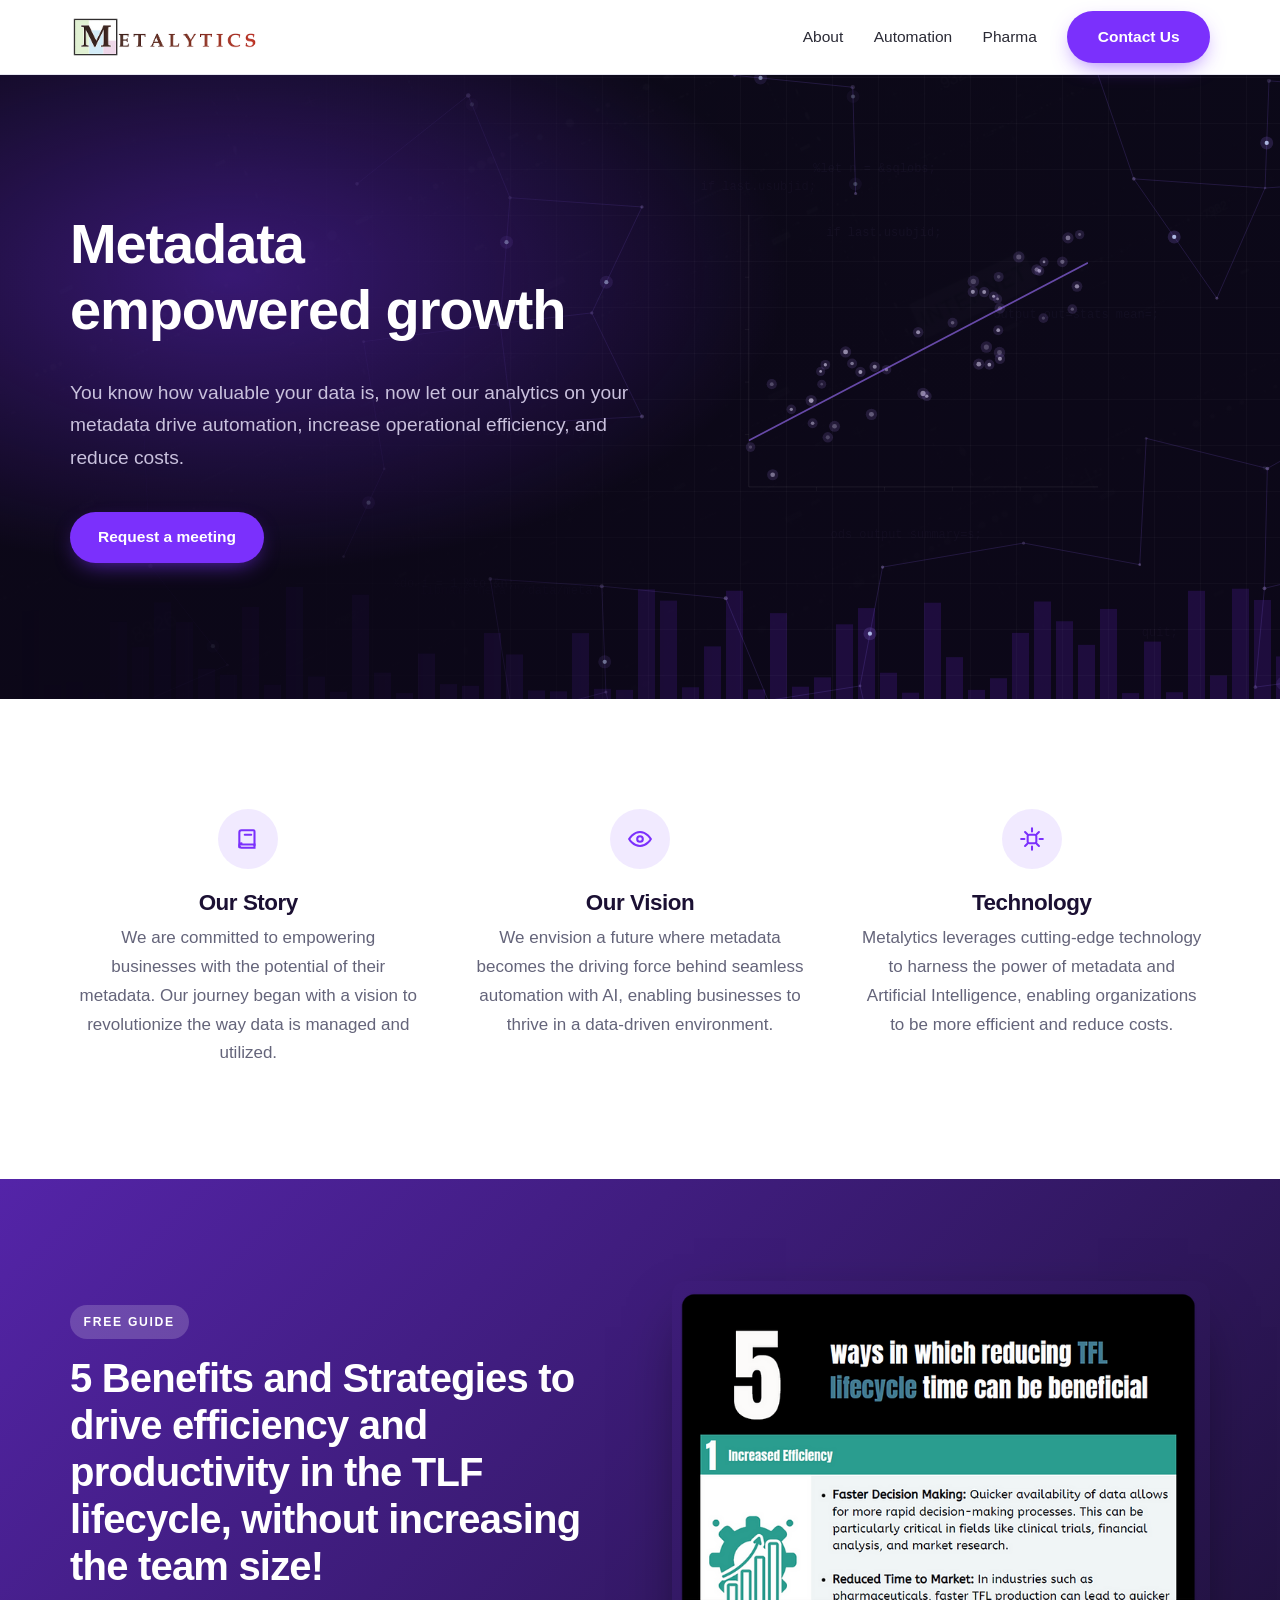
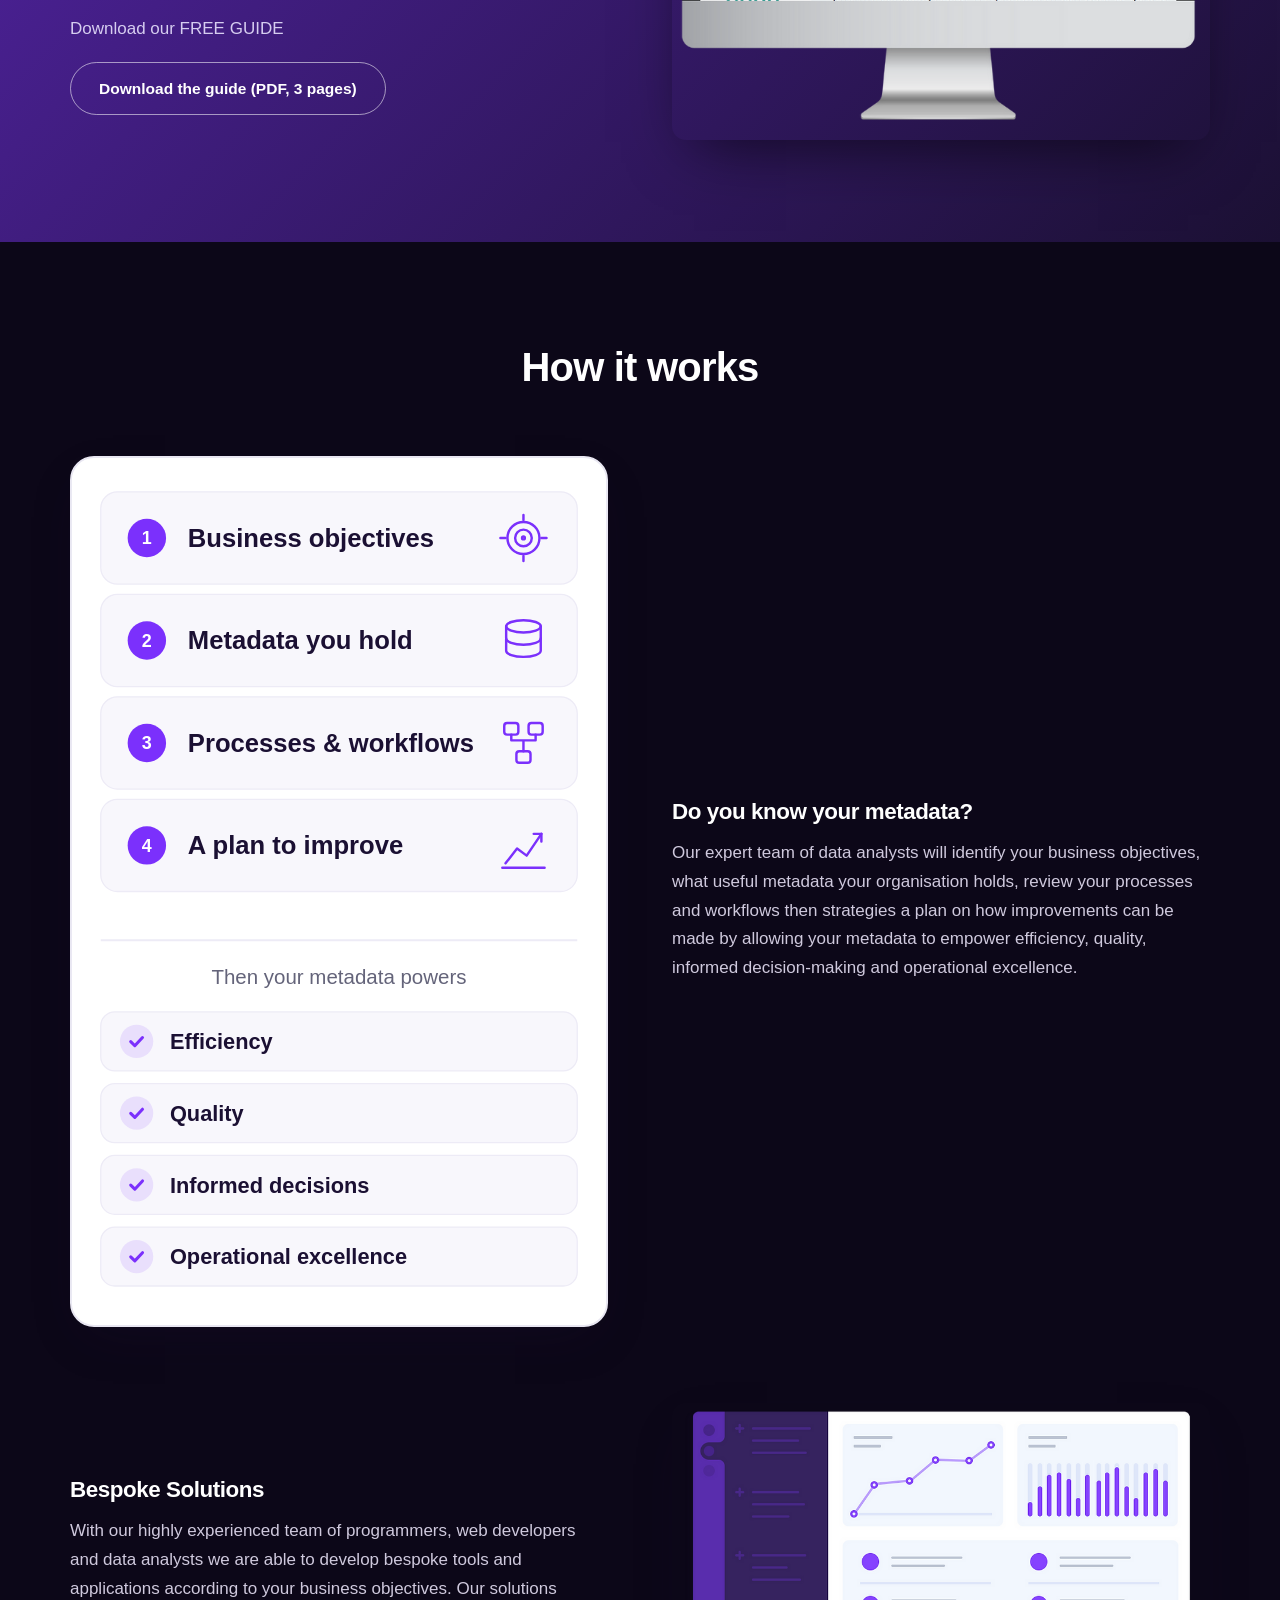
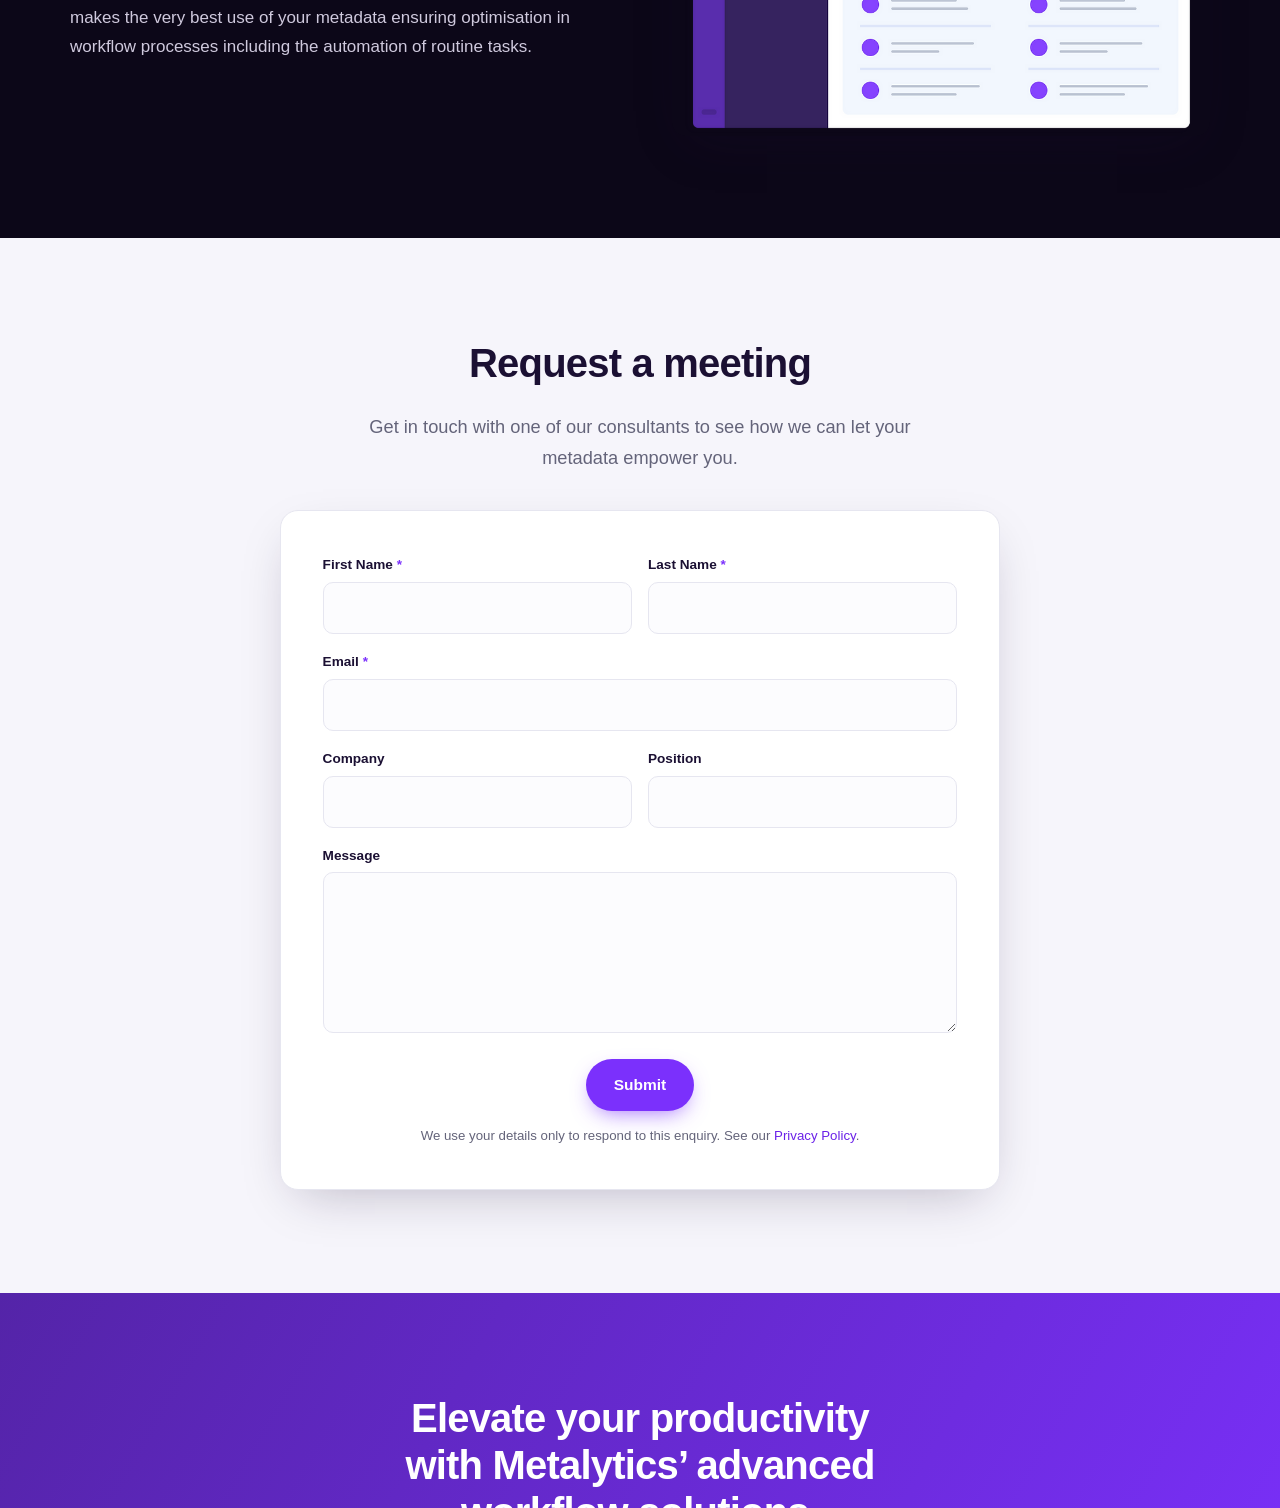
==== commit abaee520: "Home: a purpose-built visual for "Do you know your metadata?" art-trend.png was a generic placeholde" ====
--- a/index.html
+++ b/index.html
@@ -72,7 +72,10 @@
   <div class="wrap">
     <div class="center" style="margin-bottom:clamp(2.5rem,5vw,4rem)"><h2>How it works</h2></div>
     <div class="split">
-      <div class="split__media"><img src="/assets/img/art-trend.png" alt="" width="800" height="600" loading="lazy"></div>
+      <div class="split__media"><picture>
+        <source media="(max-width:520px)" srcset="/assets/img/art-metadata-review-stacked.svg?v=cd7f40f4" width="420" height="680">
+        <img src="/assets/img/art-metadata-review.svg?v=161b3a4f" alt="The review in four steps: business objectives, the metadata you hold, processes and workflows, then a plan to improve. It powers efficiency, quality, informed decisions and operational excellence." width="720" height="480" loading="lazy">
+      </picture></div>
       <div>
         <h3>Do you know your metadata?</h3>
         <p>Our expert team of data analysts will identify your business objectives, what useful metadata your organisation holds, review your processes and workflows then strategies a plan on how improvements can be made by allowing your metadata to empower efficiency, quality, informed decision-making and operational excellence.</p>
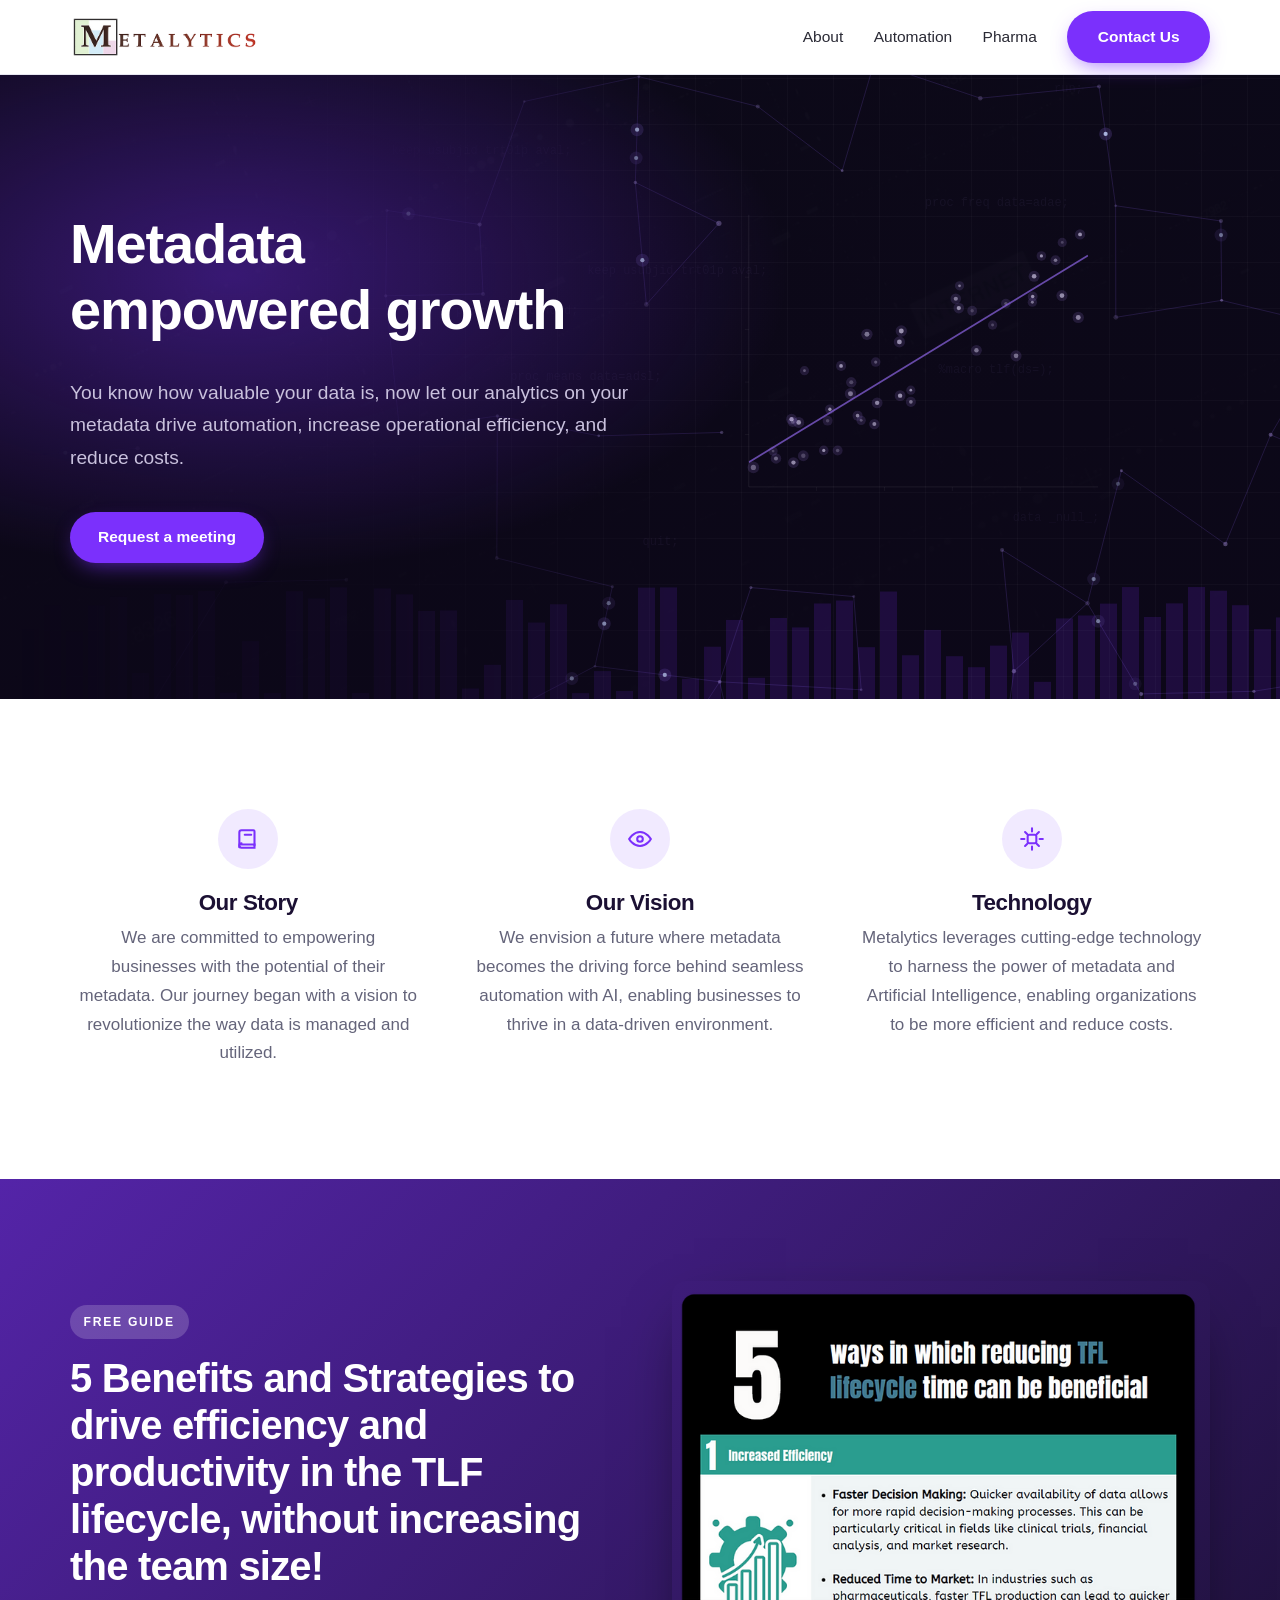
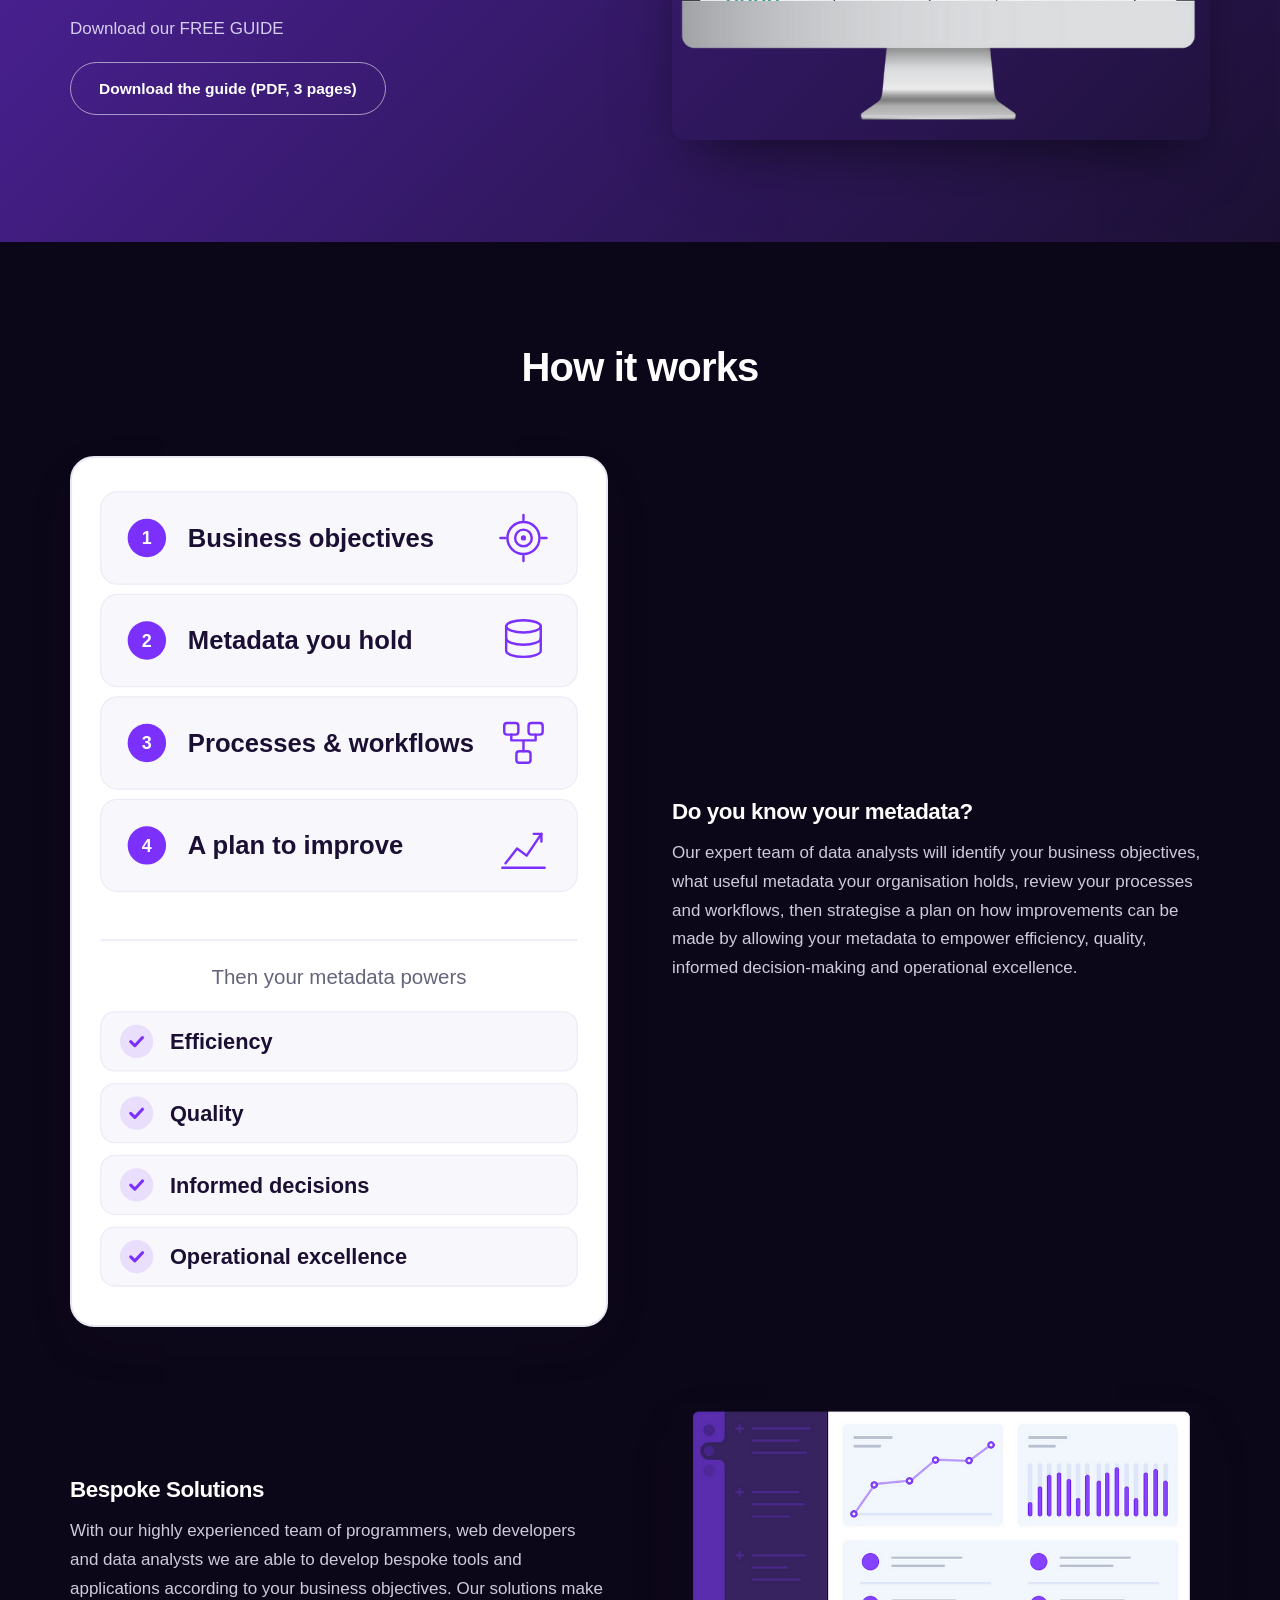
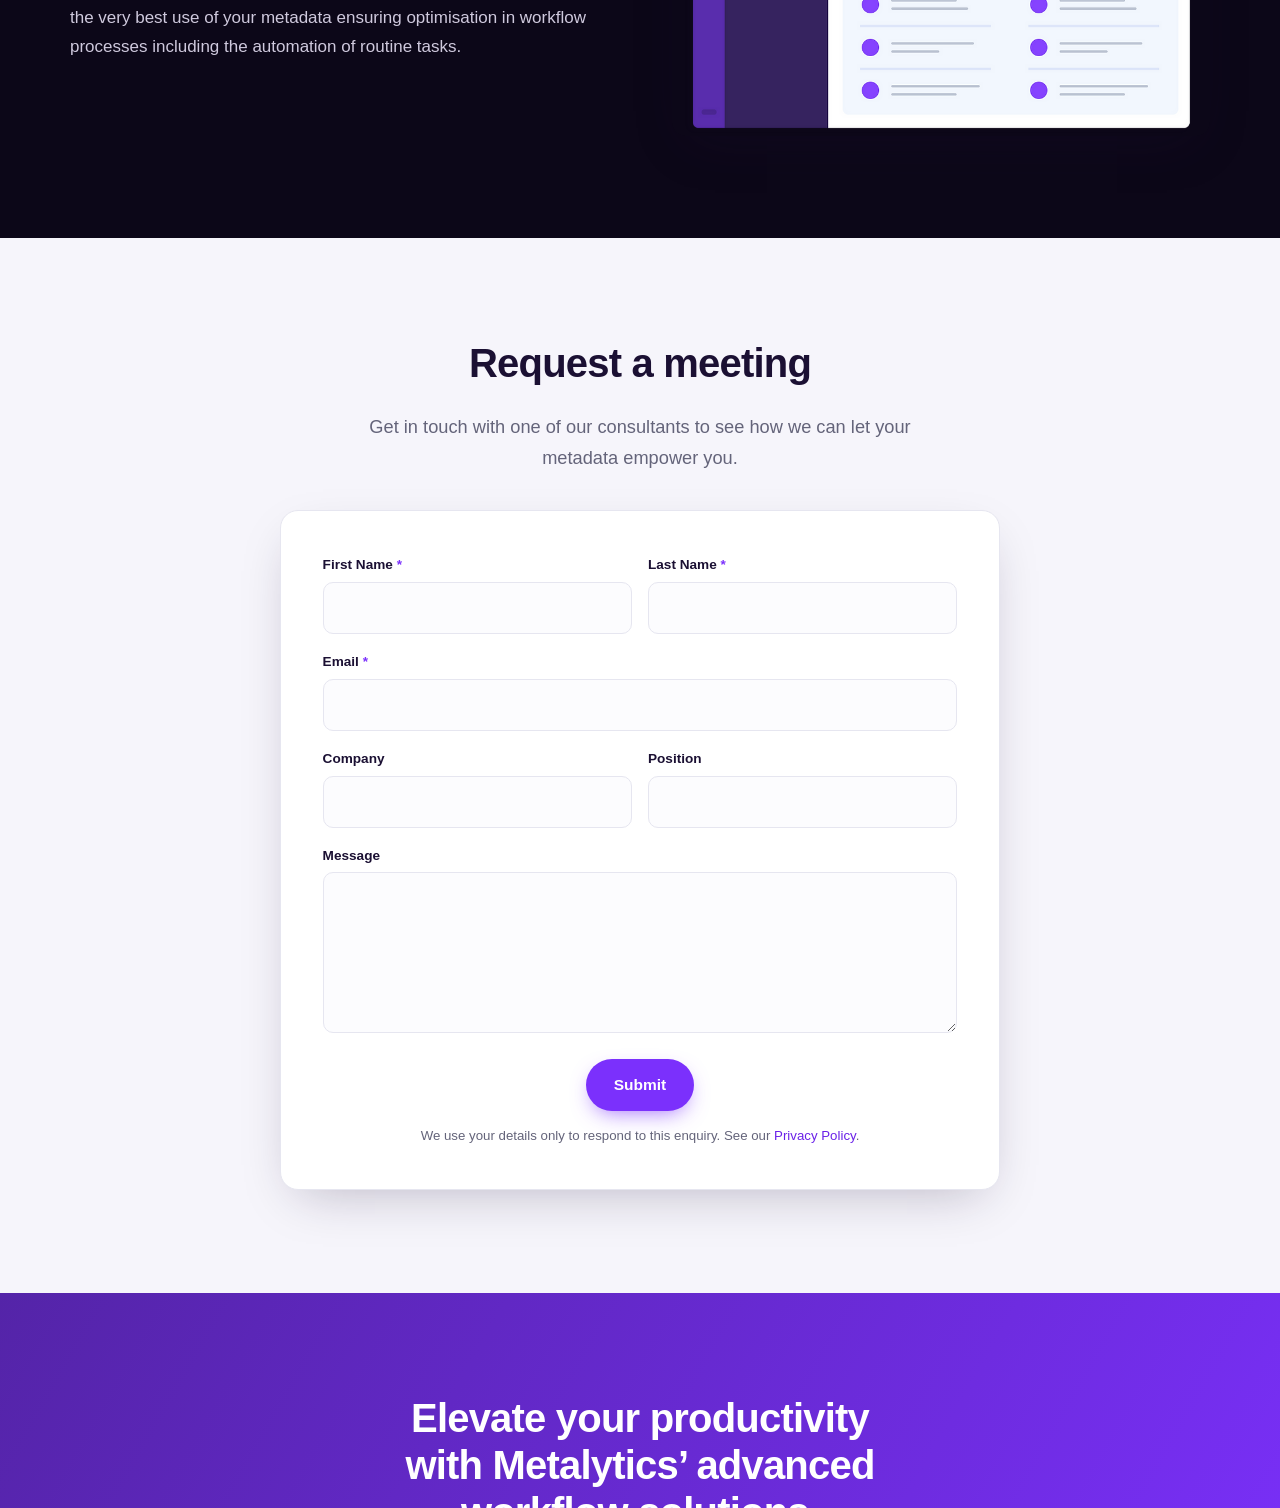
==== commit 22284f3c: "Home: two grammar fixes   strategies a plan  ->  strategise a plan   Our solutions makes  ->  Our so" ====
--- a/index.html
+++ b/index.html
@@ -78,14 +78,14 @@
       </picture></div>
       <div>
         <h3>Do you know your metadata?</h3>
-        <p>Our expert team of data analysts will identify your business objectives, what useful metadata your organisation holds, review your processes and workflows then strategies a plan on how improvements can be made by allowing your metadata to empower efficiency, quality, informed decision-making and operational excellence.</p>
+        <p>Our expert team of data analysts will identify your business objectives, what useful metadata your organisation holds, review your processes and workflows, then strategise a plan on how improvements can be made by allowing your metadata to empower efficiency, quality, informed decision-making and operational excellence.</p>
       </div>
     </div>
     <div class="split split--flip">
       <div class="split__media"><img src="/assets/img/art-dashboard.png" alt="" width="800" height="600" loading="lazy"></div>
       <div>
         <h3>Bespoke Solutions</h3>
-        <p>With our highly experienced team of programmers, web developers and data analysts we are able to develop bespoke tools and applications according to your business objectives. Our solutions makes the very best use of your metadata ensuring optimisation in workflow processes including the automation of routine tasks.</p>
+        <p>With our highly experienced team of programmers, web developers and data analysts we are able to develop bespoke tools and applications according to your business objectives. Our solutions make the very best use of your metadata ensuring optimisation in workflow processes including the automation of routine tasks.</p>
       </div>
     </div>
   </div>
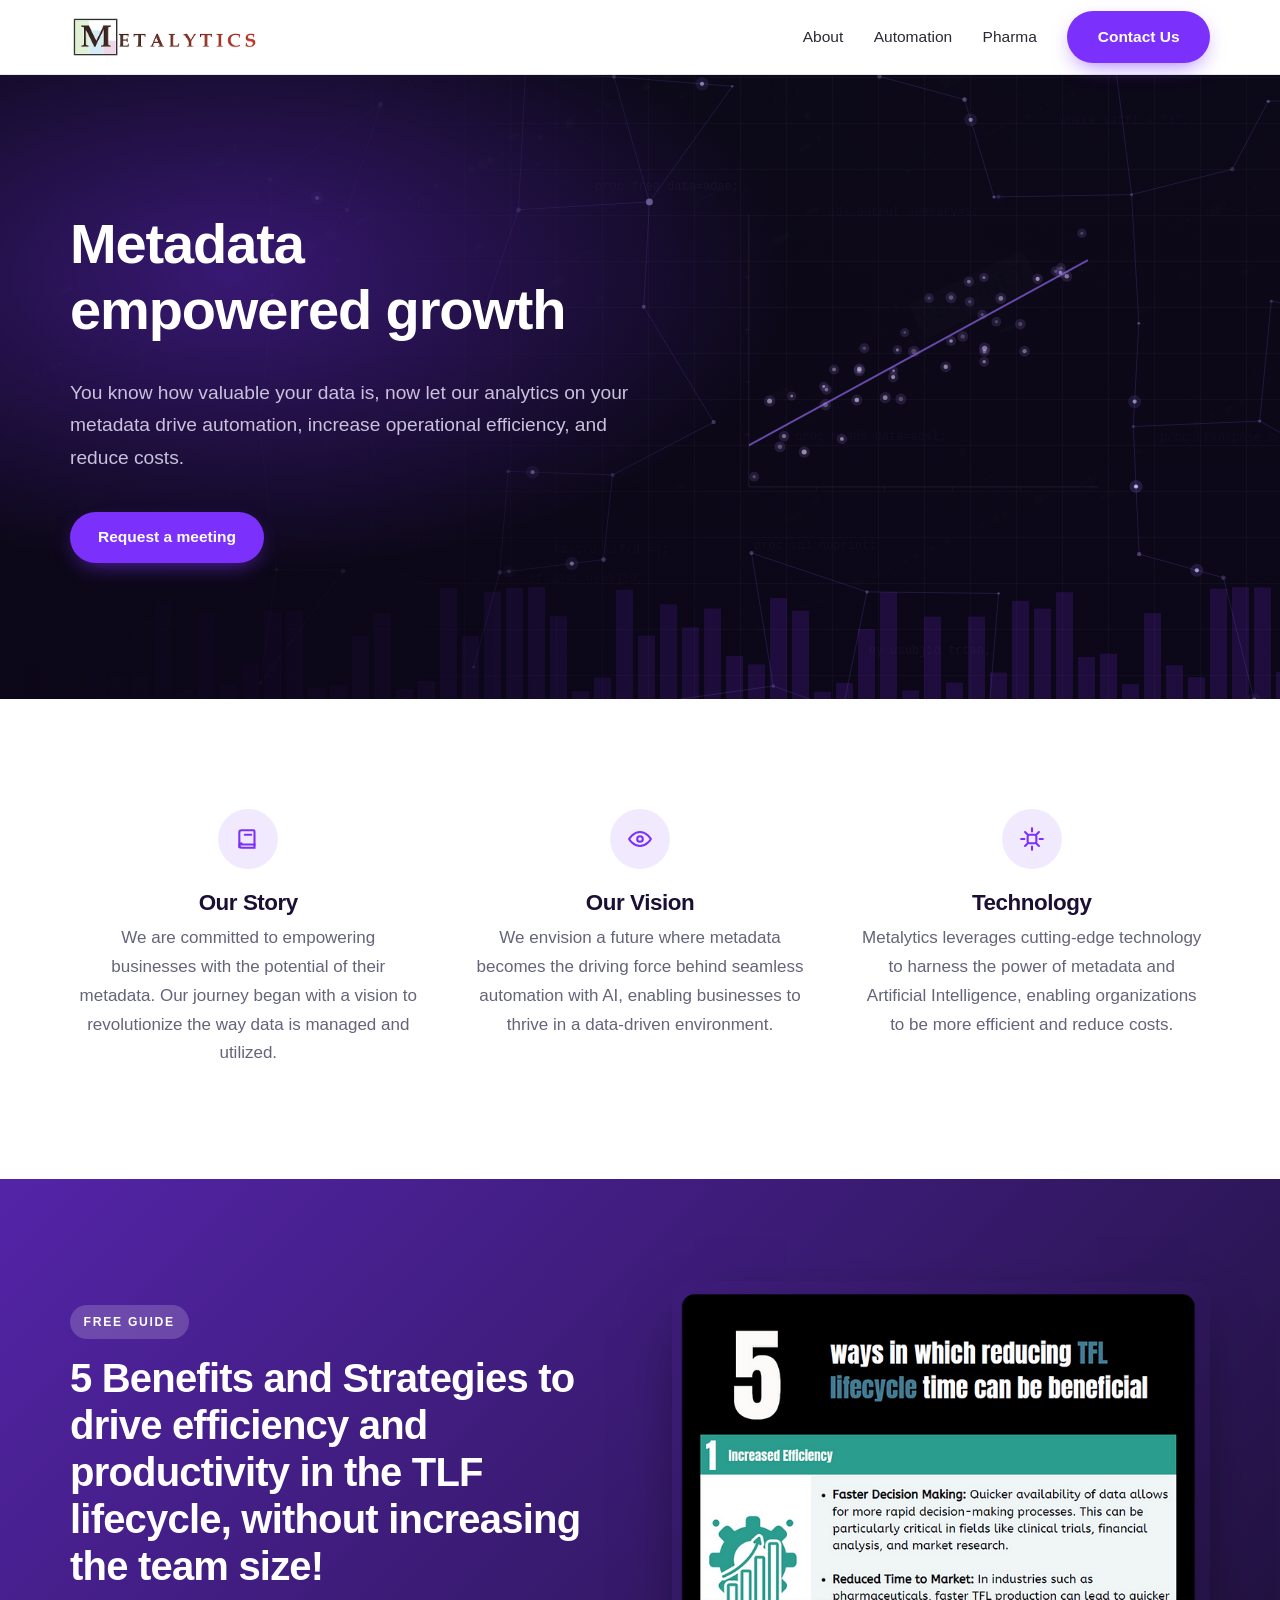
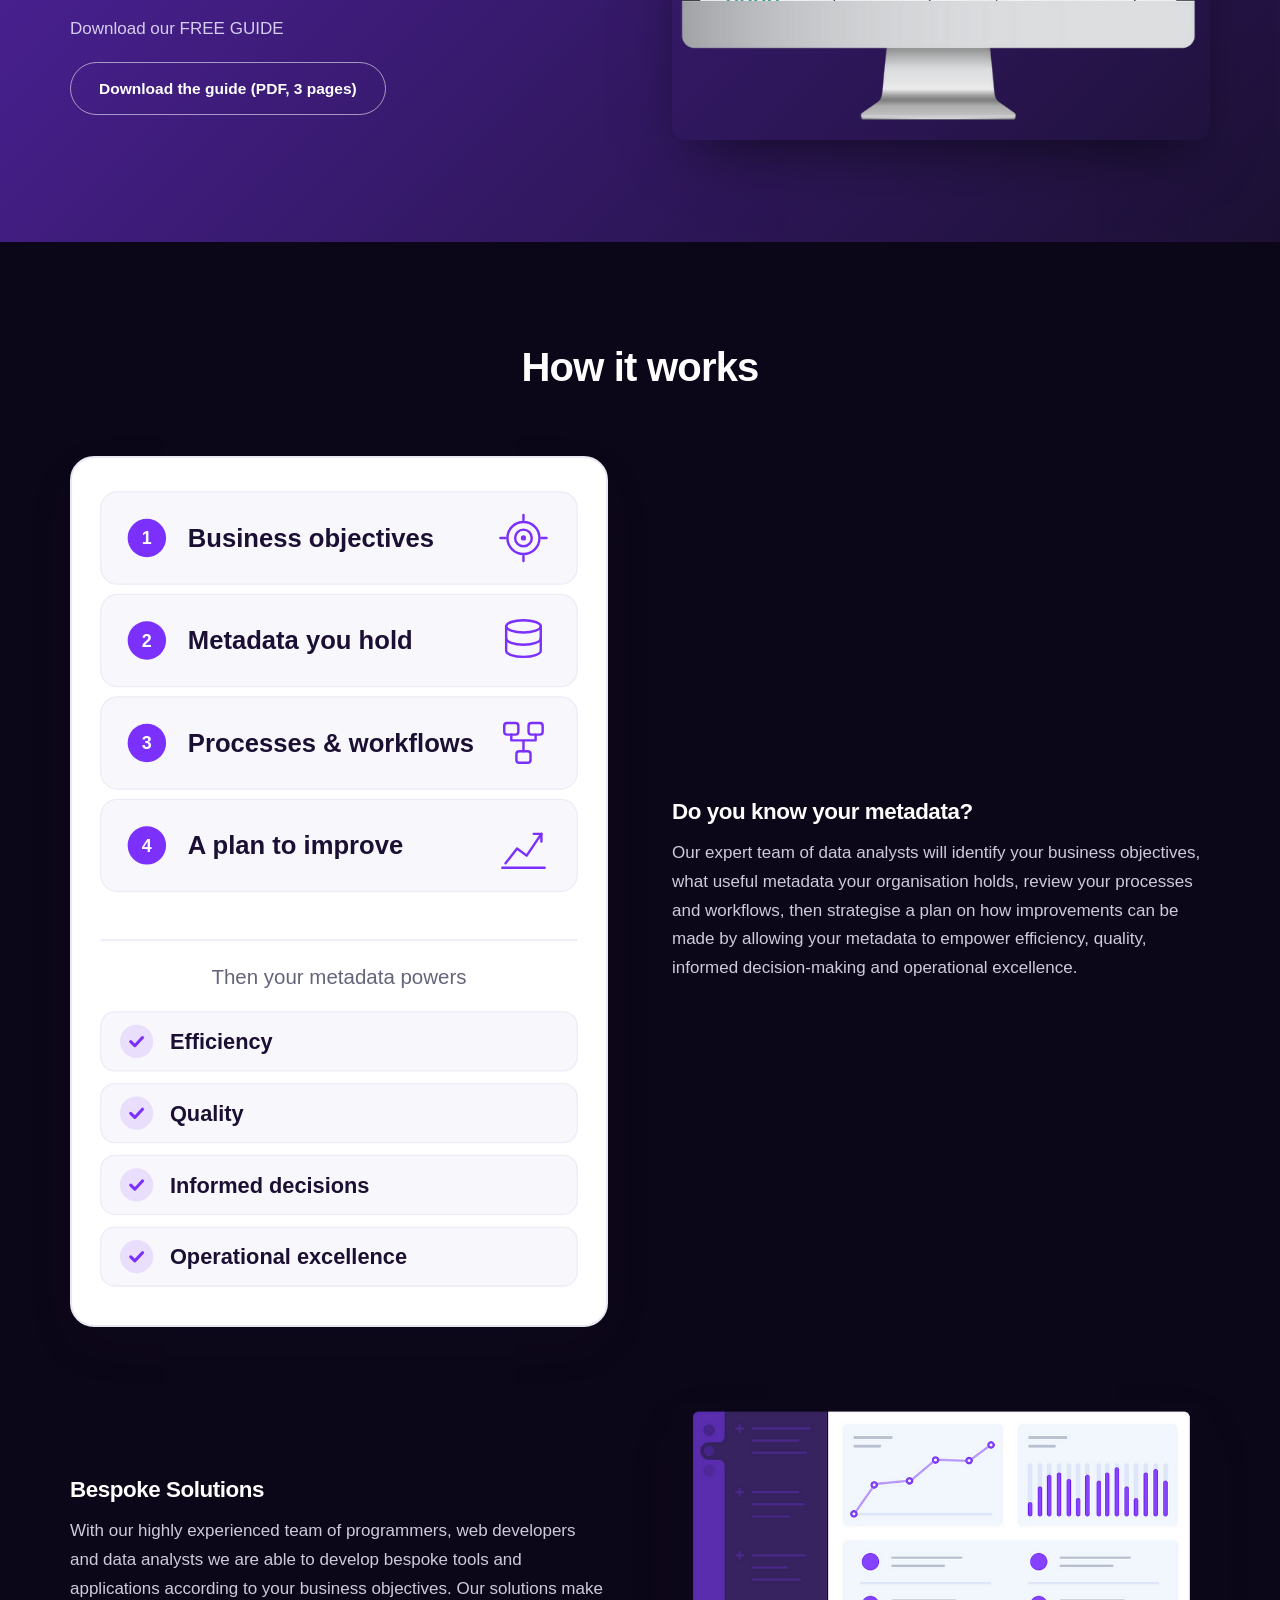
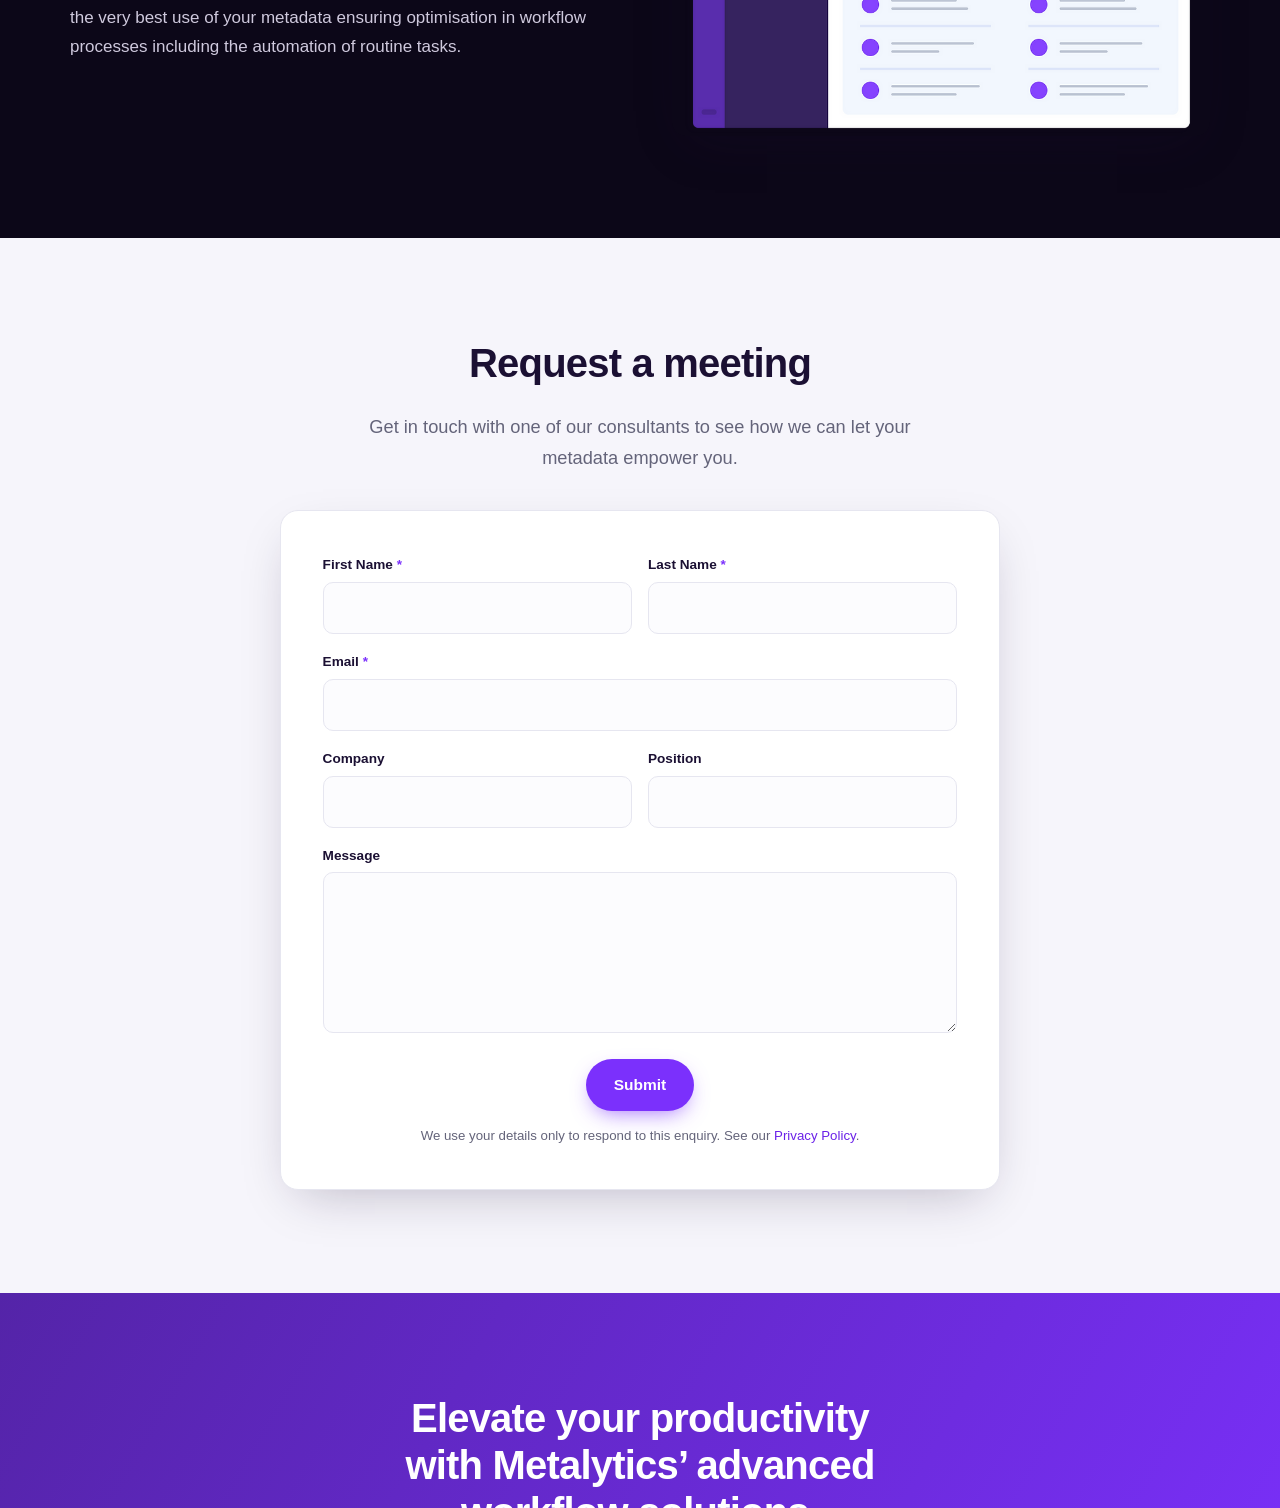
==== commit 31fb2a34: "Add the two product recordings to the Pharma page A new dark "Metalytics in action" band sits betwee" ====
--- a/index.html
+++ b/index.html
@@ -16,7 +16,7 @@
 <link rel="apple-touch-icon" href="/assets/img/favicon.png">
 <meta name="theme-color" content="#0c0718">
 <link rel="preload" as="image" href="/assets/img/hero-circuit.jpg">
-<link rel="stylesheet" href="/assets/css/site.css?v=ee1c67f1">
+<link rel="stylesheet" href="/assets/css/site.css?v=a58f9a16">
 </head>
 <body>
 <a class="skip" href="#main">Skip to content</a>
@@ -149,6 +149,6 @@
   </div>
 </footer>
 <script src="/assets/js/hero-bg.js?v=5e9f38bd" defer></script>
-<script src="/assets/js/site.js?v=10be9dd9" defer></script>
+<script src="/assets/js/site.js?v=7cd3f9fa" defer></script>
 </body>
 </html>
--- a/assets/css/site.css
+++ b/assets/css/site.css
@@ -293,6 +293,23 @@
   .carousel.is-ready .carousel__slide{transform:none!important}
 }
 
+/* ---------- product demo videos ---------- */
+.demos{display:grid;gap:clamp(2.6rem,6vw,4.2rem)}
+.demo__head{margin-bottom:1.1rem}
+.demo__head h3{font-size:clamp(1.2rem,2.5vw,1.6rem);margin-bottom:.3rem}
+.demo__frame{
+  position:relative;border-radius:var(--radius);overflow:hidden;
+  background:#0c0718;border:1px solid var(--line);box-shadow:var(--shadow);
+}
+.demo__frame video{display:block;width:100%;height:auto;aspect-ratio:16/9;background:#0c0718}
+.demo__note{margin:.8rem 0 0;font-size:.92rem;color:var(--muted)}
+.section--dark .demo__frame{border-color:rgba(255,255,255,.14)}
+.section--dark .demo__note{color:#9a92b2}
+
+@media (max-width:620px){
+  .demo__note{font-size:.86rem}
+}
+
 /* ---------- about: capability cards + offices ---------- */
 .caps{display:grid;gap:1.4rem;grid-template-columns:repeat(auto-fit,minmax(280px,1fr))}
 .cap{
